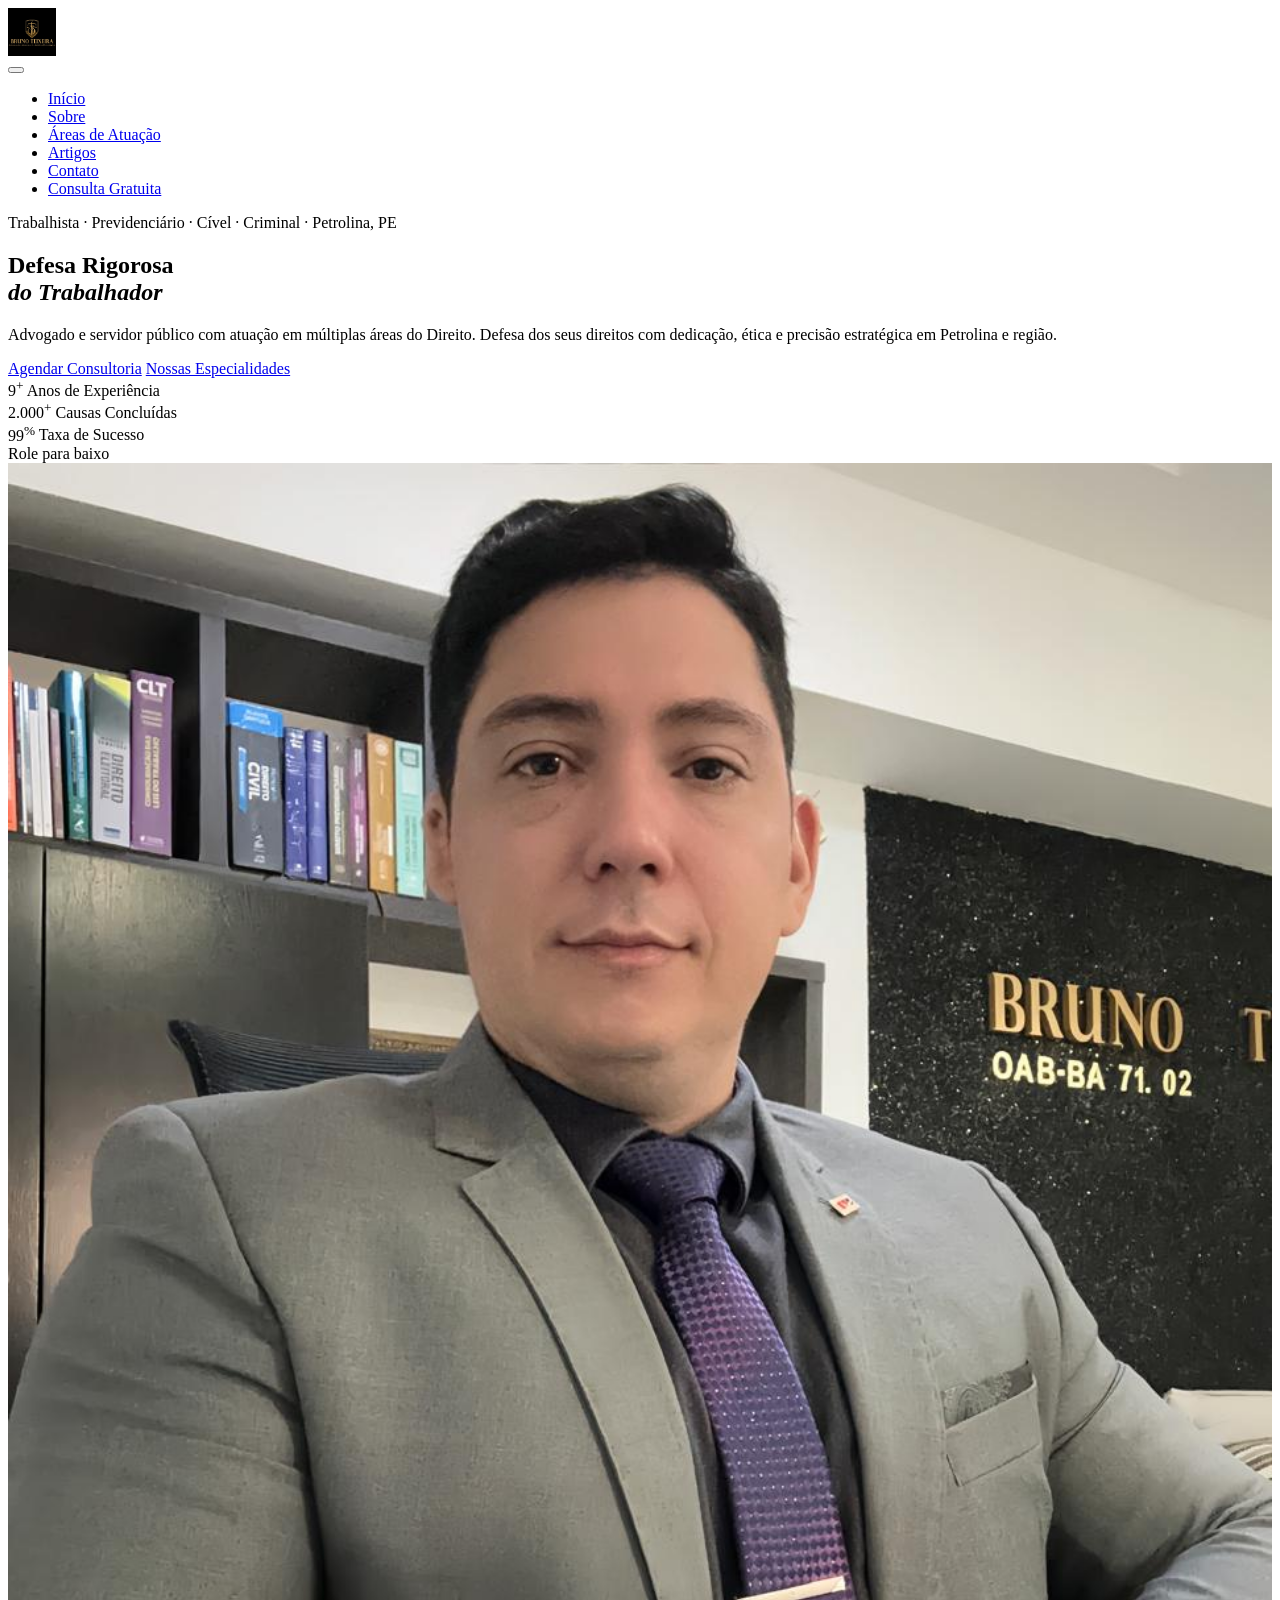
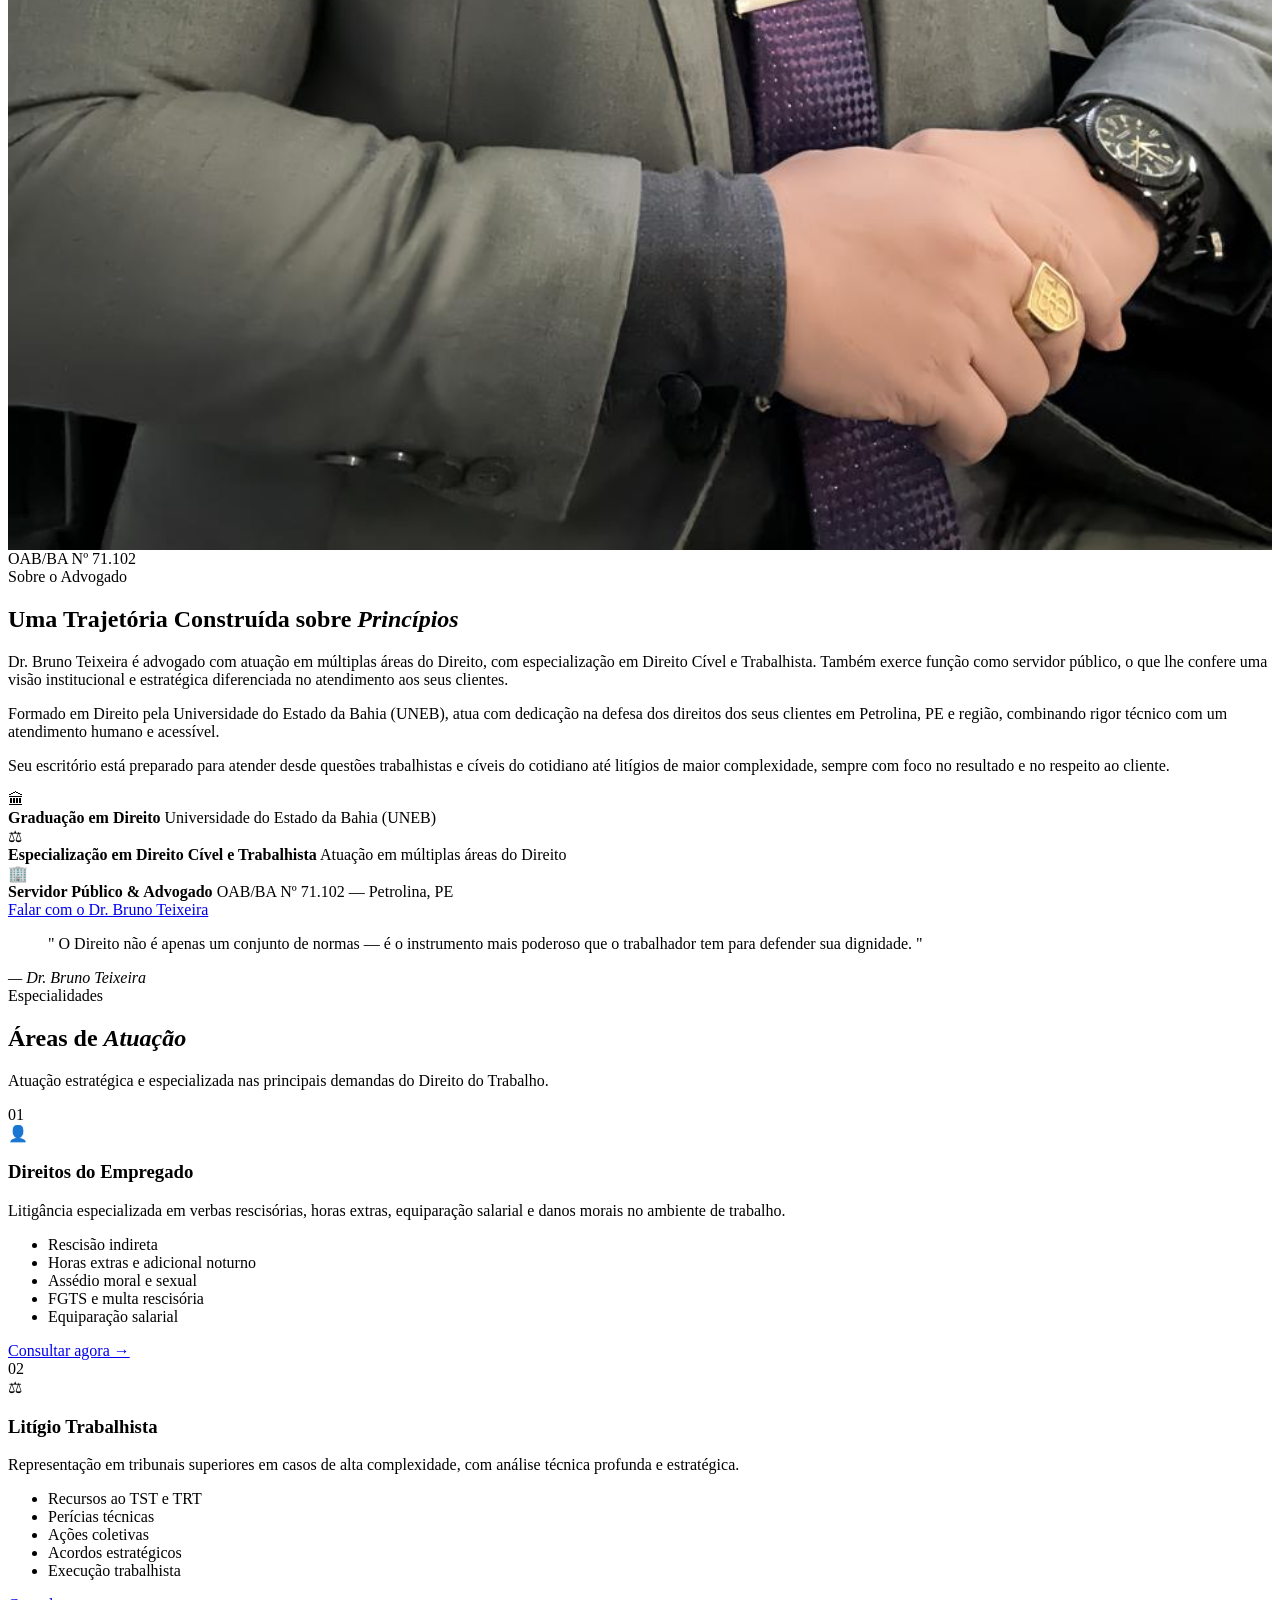
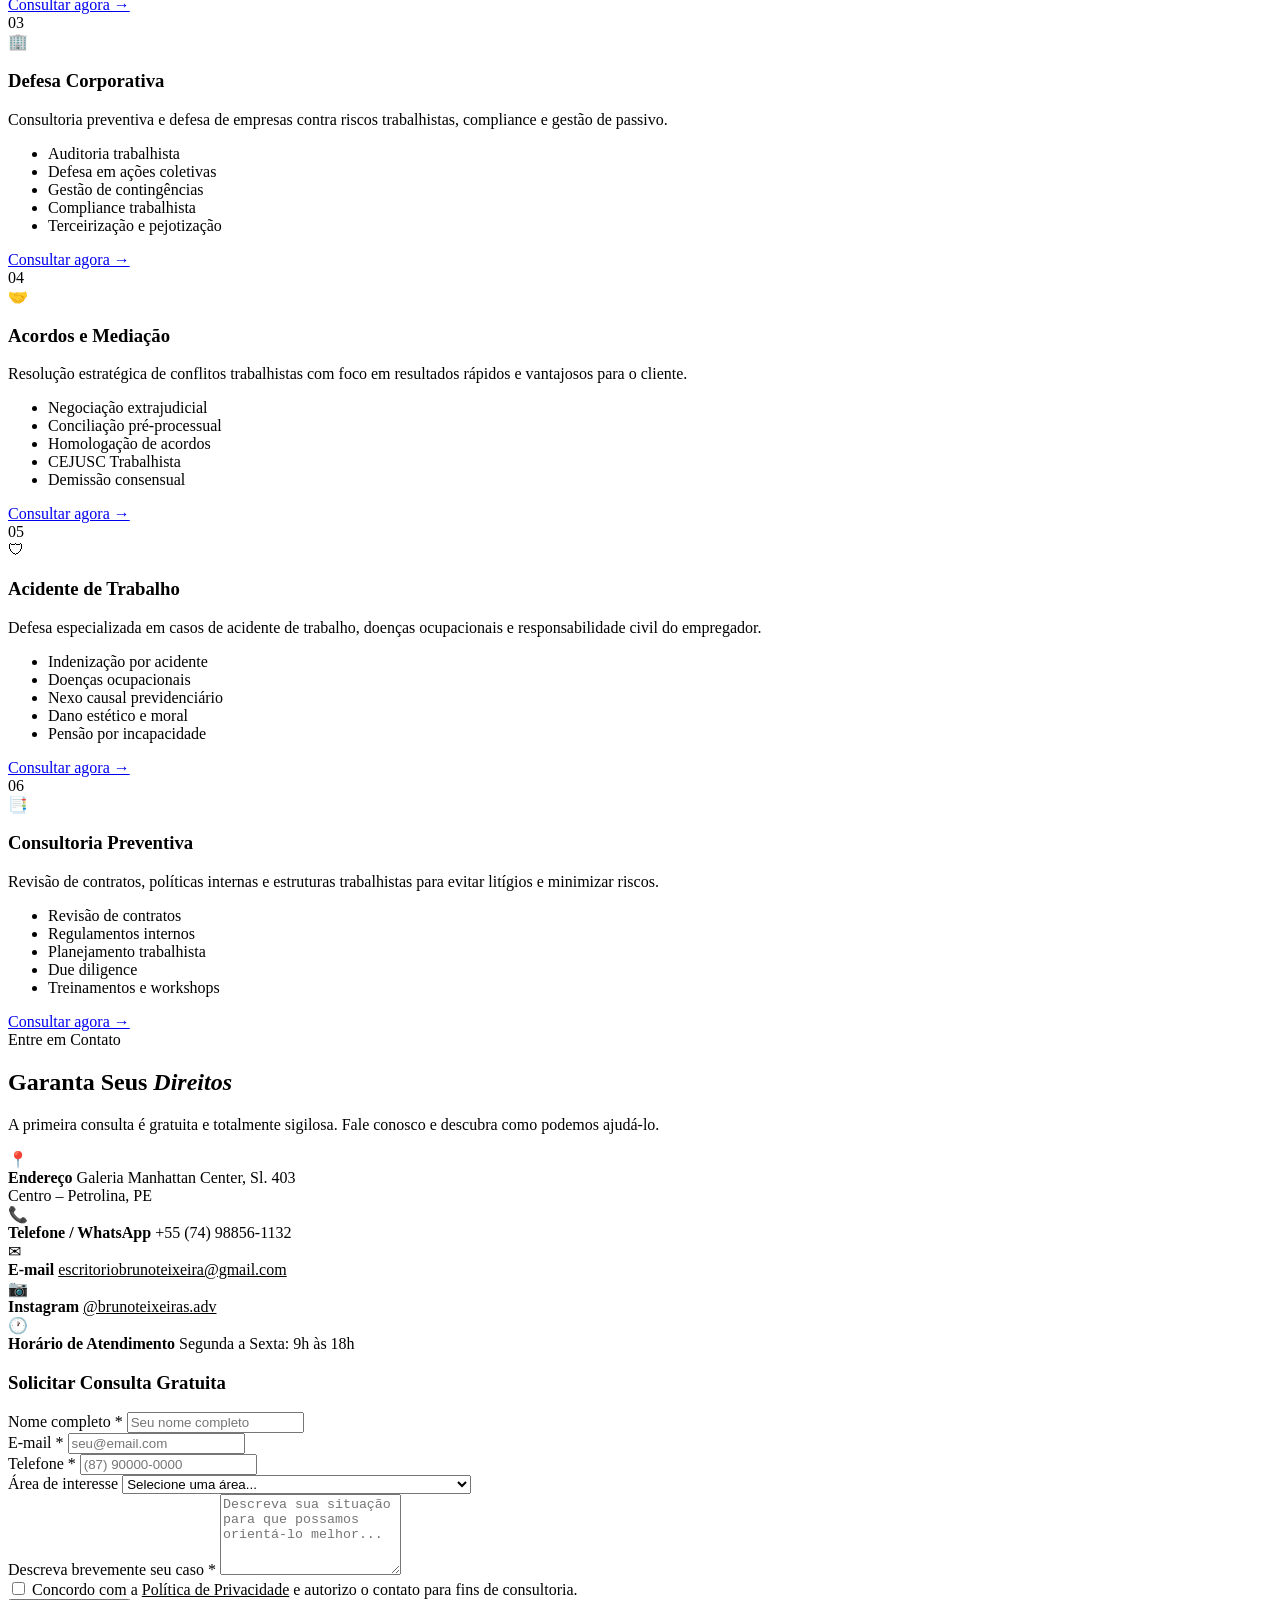
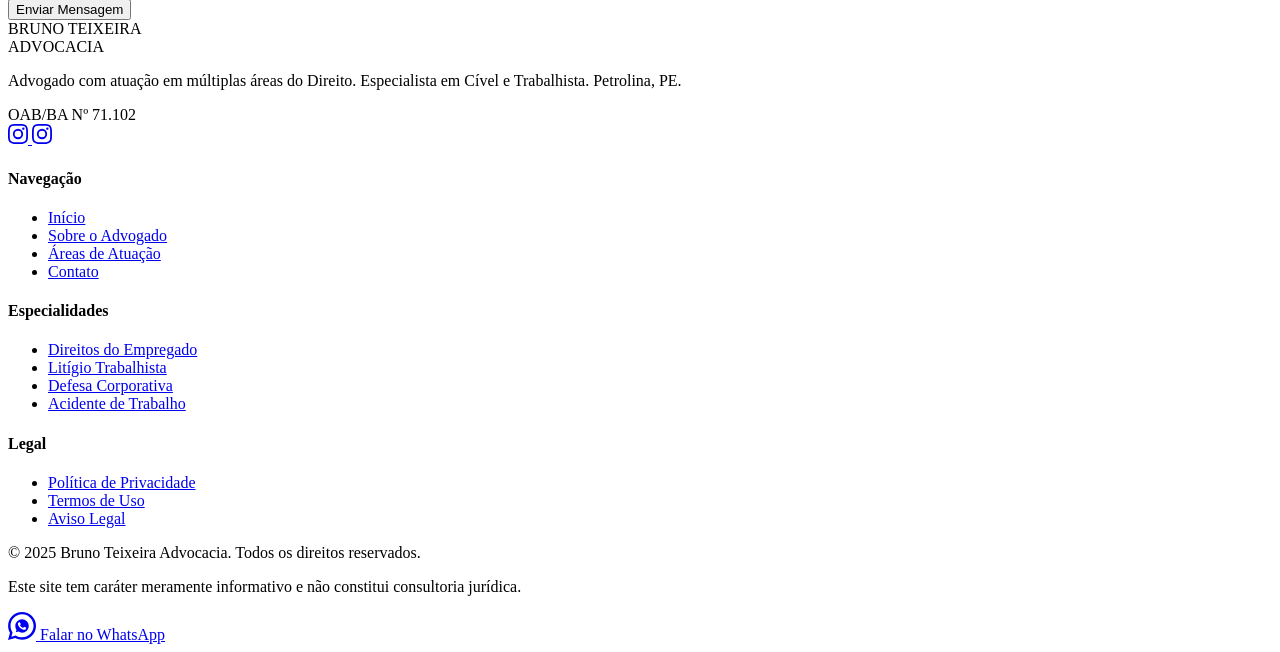
==== index.html @ e5e1e317 "remover depoimentos, corrigir links legais e logo dinamica" ====
<!DOCTYPE html>
<html lang="pt-BR">
<head>
  <meta charset="UTF-8" />
  <meta name="viewport" content="width=device-width, initial-scale=1.0" />
  <meta name="description" content="Bruno Teixeira Advocacia - Especialista em Direito Cível e Trabalhista em Petrolina, PE. Defesa rigorosa dos seus direitos com precisão estratégica." />
  <title>Bruno Teixeira | Advogado Cível e Trabalhista em Petrolina</title>
  <link rel="preconnect" href="https://fonts.googleapis.com" />
  <link rel="preconnect" href="https://fonts.gstatic.com" crossorigin />
  <link href="https://fonts.googleapis.com/css2?family=Cormorant+Garamond:ital,wght@0,400;0,500;0,600;0,700;1,400;1,600&family=Montserrat:wght@300;400;500;600;700&display=swap" rel="stylesheet" />
  <link rel="stylesheet" href="style.css" />
  <link rel="icon" type="image/x-icon" href="/favicon.ico" />
  <link rel="icon" type="image/png" sizes="32x32" href="/favicon-32x32.png" />
  <link rel="apple-touch-icon" href="/apple-touch-icon.png" />
</head>
<body>

  <nav id="navbar" class="navbar">
    <div class="nav-container">
      <a href="#inicio" class="nav-logo">
        <img id="logo-img" src="/imagens/logo.png" alt="Bruno Teixeira Advocacia"
             style="height:48px; width:auto; display:block; object-fit:contain;" />
        <div id="logo-text" style="display:none;">
          <span class="logo-name">BRUNO TEIXEIRA</span>
          <span class="logo-sub">ADVOCACIA</span>
        </div>
      </a>
      <button class="nav-toggle" id="navToggle" aria-label="Abrir menu">
        <span></span><span></span><span></span>
      </button>
      <ul class="nav-links" id="navLinks">
        <li><a href="#inicio" class="nav-link">Início</a></li>
        <li><a href="#sobre" class="nav-link">Sobre</a></li>
        <li><a href="#areas" class="nav-link">Áreas de Atuação</a></li>
        <li><a href="artigos.html" class="nav-link">Artigos</a></li>
        <li><a href="#contato" class="nav-link">Contato</a></li>
        <li><a href="#contato" class="nav-cta">Consulta Gratuita</a></li>
      </ul>
    </div>
  </nav>

  <main>

    <section id="inicio" class="hero">
      <div class="hero-bg">
        <div class="hero-overlay"></div>
        <div class="hero-grid"></div>
      </div>
      <div class="hero-content">
        <div class="hero-badge reveal">
          <span class="badge-line"></span>
          <span>Trabalhista · Previdenciário · Cível · Criminal · Petrolina, PE</span>
          <span class="badge-line"></span>
        </div>
        <h1 class="hero-title reveal">
          Defesa Rigorosa<br />
          <em>do Trabalhador</em>
        </h1>
        <p class="hero-subtitle reveal">
          Advogado e servidor público com atuação em múltiplas áreas do Direito. Defesa dos seus direitos com dedicação, ética e precisão estratégica em Petrolina e região.
        </p>
        <div class="hero-actions reveal">
          <a href="#contato" class="btn-gold">Agendar Consultoria</a>
          <a href="#areas" class="btn-outline">Nossas Especialidades</a>
        </div>
        <div class="hero-stats reveal">
          <div class="stat">
            <span class="stat-num">9<sup>+</sup></span>
            <span class="stat-label">Anos de Experiência</span>
          </div>
          <div class="stat-divider"></div>
          <div class="stat">
            <span class="stat-num">2.000<sup>+</sup></span>
            <span class="stat-label">Causas Concluídas</span>
          </div>
          <div class="stat-divider"></div>
          <div class="stat">
            <span class="stat-num">99<sup>%</sup></span>
            <span class="stat-label">Taxa de Sucesso</span>
          </div>
        </div>
      </div>
      <div class="hero-scroll">
        <span>Role para baixo</span>
        <div class="scroll-line"></div>
      </div>
    </section>

    <section id="sobre" class="sobre">
      <div class="container">
        <div class="sobre-layout">
          <div class="sobre-image-col">
            <div class="sobre-image-frame">
              <div class="frame-corner tl"></div>
              <div class="frame-corner tr"></div>
              <div class="frame-corner bl"></div>
              <div class="frame-corner br"></div>
              <img 
                src="foto-bruno.jpg" 
                alt="Dr. Bruno Teixeira – Advogado Cível e Trabalhista em Petrolina, PE"
                style="width:100%; height:100%; object-fit:cover; object-position: center top; display:block;"
              />
              <div class="sobre-badge-float">
                <span class="badge-number">OAB/BA</span>
                <span class="badge-text">Nº 71.102</span>
              </div>
            </div>
          </div>
          <div class="sobre-content">
            <div class="section-label reveal">Sobre o Advogado</div>
            <h2 class="section-title reveal">Uma Trajetória Construída sobre <em>Princípios</em></h2>
            <div class="sobre-text reveal">
              <p>Dr. Bruno Teixeira é advogado com atuação em múltiplas áreas do Direito, com especialização em Direito Cível e Trabalhista. Também exerce função como servidor público, o que lhe confere uma visão institucional e estratégica diferenciada no atendimento aos seus clientes.</p>
              <p>Formado em Direito pela Universidade do Estado da Bahia (UNEB), atua com dedicação na defesa dos direitos dos seus clientes em Petrolina, PE e região, combinando rigor técnico com um atendimento humano e acessível.</p>
              <p>Seu escritório está preparado para atender desde questões trabalhistas e cíveis do cotidiano até litígios de maior complexidade, sempre com foco no resultado e no respeito ao cliente.</p>
            </div>
            <div class="sobre-credentials reveal">
              <div class="credential">
                <div class="cred-icon">🏛</div>
                <div class="cred-info">
                  <strong>Graduação em Direito</strong>
                  <span>Universidade do Estado da Bahia (UNEB)</span>
                </div>
              </div>
              <div class="credential">
                <div class="cred-icon">⚖</div>
                <div class="cred-info">
                  <strong>Especialização em Direito Cível e Trabalhista</strong>
                  <span>Atuação em múltiplas áreas do Direito</span>
                </div>
              </div>
              <div class="credential">
                <div class="cred-icon">🏢</div>
                <div class="cred-info">
                  <strong>Servidor Público & Advogado</strong>
                  <span>OAB/BA Nº 71.102 — Petrolina, PE</span>
                </div>
              </div>
            </div>
            <a href="#contato" class="btn-gold reveal">Falar com o Dr. Bruno Teixeira</a>
          </div>
        </div>
      </div>
    </section>

    <section class="quote-banner">
      <div class="container">
        <blockquote class="banner-quote reveal">
          <span class="quote-mark">"</span>
          O Direito não é apenas um conjunto de normas — é o instrumento mais poderoso que o trabalhador tem para defender sua dignidade.
          <span class="quote-mark">"</span>
        </blockquote>
        <cite class="banner-cite reveal">— Dr. Bruno Teixeira</cite>
      </div>
    </section>

    <section id="areas" class="areas">
      <div class="container">
        <div class="section-header reveal">
          <div class="section-label">Especialidades</div>
          <h2 class="section-title">Áreas de <em>Atuação</em></h2>
          <p class="section-desc">Atuação estratégica e especializada nas principais demandas do Direito do Trabalho.</p>
        </div>
        <div class="areas-grid">

          <div class="area-card reveal">
            <div class="area-number">01</div>
            <div class="area-icon">👤</div>
            <h3 class="area-title">Direitos do Empregado</h3>
            <p class="area-desc">Litigância especializada em verbas rescisórias, horas extras, equiparação salarial e danos morais no ambiente de trabalho.</p>
            <ul class="area-list">
              <li>Rescisão indireta</li>
              <li>Horas extras e adicional noturno</li>
              <li>Assédio moral e sexual</li>
              <li>FGTS e multa rescisória</li>
              <li>Equiparação salarial</li>
            </ul>
            <a href="#contato" class="area-link">Consultar agora →</a>
          </div>

          <div class="area-card area-card--featured reveal">
            <div class="area-number">02</div>
            <div class="area-icon">⚖</div>
            <h3 class="area-title">Litígio Trabalhista</h3>
            <p class="area-desc">Representação em tribunais superiores em casos de alta complexidade, com análise técnica profunda e estratégica.</p>
            <ul class="area-list">
              <li>Recursos ao TST e TRT</li>
              <li>Perícias técnicas</li>
              <li>Ações coletivas</li>
              <li>Acordos estratégicos</li>
              <li>Execução trabalhista</li>
            </ul>
            <a href="#contato" class="area-link">Consultar agora →</a>
          </div>

          <div class="area-card reveal">
            <div class="area-number">03</div>
            <div class="area-icon">🏢</div>
            <h3 class="area-title">Defesa Corporativa</h3>
            <p class="area-desc">Consultoria preventiva e defesa de empresas contra riscos trabalhistas, compliance e gestão de passivo.</p>
            <ul class="area-list">
              <li>Auditoria trabalhista</li>
              <li>Defesa em ações coletivas</li>
              <li>Gestão de contingências</li>
              <li>Compliance trabalhista</li>
              <li>Terceirização e pejotização</li>
            </ul>
            <a href="#contato" class="area-link">Consultar agora →</a>
          </div>

          <div class="area-card reveal">
            <div class="area-number">04</div>
            <div class="area-icon">🤝</div>
            <h3 class="area-title">Acordos e Mediação</h3>
            <p class="area-desc">Resolução estratégica de conflitos trabalhistas com foco em resultados rápidos e vantajosos para o cliente.</p>
            <ul class="area-list">
              <li>Negociação extrajudicial</li>
              <li>Conciliação pré-processual</li>
              <li>Homologação de acordos</li>
              <li>CEJUSC Trabalhista</li>
              <li>Demissão consensual</li>
            </ul>
            <a href="#contato" class="area-link">Consultar agora →</a>
          </div>

          <div class="area-card reveal">
            <div class="area-number">05</div>
            <div class="area-icon">🛡</div>
            <h3 class="area-title">Acidente de Trabalho</h3>
            <p class="area-desc">Defesa especializada em casos de acidente de trabalho, doenças ocupacionais e responsabilidade civil do empregador.</p>
            <ul class="area-list">
              <li>Indenização por acidente</li>
              <li>Doenças ocupacionais</li>
              <li>Nexo causal previdenciário</li>
              <li>Dano estético e moral</li>
              <li>Pensão por incapacidade</li>
            </ul>
            <a href="#contato" class="area-link">Consultar agora →</a>
          </div>

          <div class="area-card reveal">
            <div class="area-number">06</div>
            <div class="area-icon">📑</div>
            <h3 class="area-title">Consultoria Preventiva</h3>
            <p class="area-desc">Revisão de contratos, políticas internas e estruturas trabalhistas para evitar litígios e minimizar riscos.</p>
            <ul class="area-list">
              <li>Revisão de contratos</li>
              <li>Regulamentos internos</li>
              <li>Planejamento trabalhista</li>
              <li>Due diligence</li>
              <li>Treinamentos e workshops</li>
            </ul>
            <a href="#contato" class="area-link">Consultar agora →</a>
          </div>

        </div>
      </div>
    </section>

    <section id="contato" class="contato">
      <div class="container">
        <div class="contato-layout">
          <div class="contato-info">
            <div class="section-label reveal">Entre em Contato</div>
            <h2 class="section-title reveal">Garanta Seus <em>Direitos</em></h2>
            <p class="reveal">A primeira consulta é gratuita e totalmente sigilosa. Fale conosco e descubra como podemos ajudá-lo.</p>
            <div class="contato-items reveal">
              <div class="contato-item">
                <div class="contato-icon">📍</div>
                <div>
                  <strong>Endereço</strong>
                  <span>Galeria Manhattan Center, Sl. 403<br />Centro – Petrolina, PE</span>
                </div>
              </div>
              <div class="contato-item">
                <div class="contato-icon">📞</div>
                <div>
                  <strong>Telefone / WhatsApp</strong>
                  <span data-tel>(87) 98818-1818</span>
                </div>
              </div>
              <div class="contato-item">
                <div class="contato-icon">✉</div>
                <div>
                  <strong>E-mail</strong>
                  <a href="mailto:escritoriobrunoteixeira@gmail.com" data-email-link style="color:var(--gold);">escritoriobrunoteixeira@gmail.com</a>
                </div>
              </div>
              <div class="contato-item">
                <div class="contato-icon">📷</div>
                <div>
                  <strong>Instagram</strong>
                  <span><a href="https://www.instagram.com/brunoteixeiras.adv/" target="_blank" rel="noopener" style="color:var(--gold)">@brunoteixeiras.adv</a></span>
                </div>
              </div>
              <div class="contato-item">
                <div class="contato-icon">🕐</div>
                <div>
                  <strong>Horário de Atendimento</strong>
                  <span>Segunda a Sexta: 9h às 18h</span>
                </div>
              </div>
            </div>
          </div>

          <div class="contato-form-col reveal">
            <form id="contactForm" class="contact-form" novalidate>
              <h3 class="form-title">Solicitar Consulta Gratuita</h3>

              <div class="form-group">
                <label for="nome">Nome completo *</label>
                <input type="text" id="nome" name="nome" placeholder="Seu nome completo" required />
                <span class="field-error" id="nome-error"></span>
              </div>

              <div class="form-row">
                <div class="form-group">
                  <label for="email">E-mail *</label>
                  <input type="email" id="email" name="email" placeholder="seu@email.com" required />
                  <span class="field-error" id="email-error"></span>
                </div>
                <div class="form-group">
                  <label for="telefone">Telefone *</label>
                  <input type="tel" id="telefone" name="telefone" placeholder="(87) 90000-0000" required />
                  <span class="field-error" id="telefone-error"></span>
                </div>
              </div>

              <div class="form-group">
                <label for="assunto">Área de interesse</label>
                <select id="assunto" name="assunto">
                  <option value="">Selecione uma área...</option>
                  <optgroup label="── Trabalhista ──">
                    <option value="direitos-trabalhador">Direitos do Trabalhador</option>
                    <option value="litigio-trabalhista">Litígio Trabalhista</option>
                    <option value="defesa-corporativa">Defesa Corporativa</option>
                    <option value="rescisao-indireta">Rescisão Indireta</option>
                    <option value="verbas-rescisorias">Verbas Rescisórias</option>
                    <option value="acordos-mediacao">Acordos e Mediação</option>
                    <option value="acidente-trabalho">Acidente de Trabalho</option>
                    <option value="assedio-moral-sexual">Assédio Moral/Sexual</option>
                    <option value="atraso-salarial">Atraso Salarial</option>
                    <option value="acumulo-desvio-funcao">Acúmulo/Desvio de Função</option>
                    <option value="adicional-insalubridade">Adicional de Insalubridade</option>
                    <option value="adicional-periculosidade">Adicional de Periculosidade</option>
                    <option value="consultoria-preventiva">Consultoria Preventiva</option>
                    <option value="fgts">FGTS</option>
                    <option value="pis-pasep">PIS/PASEP</option>
                    <option value="ferias-vencidas">Férias Vencidas</option>
                  </optgroup>
                  <optgroup label="── Previdenciário ──">
                    <option value="inss">INSS</option>
                    <option value="auxilio-maternidade">Auxílio/Salário Maternidade</option>
                    <option value="piso-enfermagem">Piso Salarial da Enfermagem</option>
                  </optgroup>
                  <optgroup label="── Cível ──">
                    <option value="danos-morais">Danos Morais</option>
                    <option value="cobranca-indevida">Cobrança Indevida</option>
                    <option value="acidente-transito">Acidente de Trânsito</option>
                    <option value="curatela">Curatela</option>
                    <option value="inventario">Inventário</option>
                    <option value="usucapiao">Usucapião</option>
                  </optgroup>
                  <optgroup label="── Criminal ──">
                    <option value="crimes-honra">Crimes Contra a Honra: Calúnia, Injúria e Difamação</option>
                  </optgroup>
                  <optgroup label="── Geral ──">
                    <option value="outro">Outro assunto</option>
                  </optgroup>
                </select>
              </div>

              <div class="form-group">
                <label for="mensagem">Descreva brevemente seu caso *</label>
                <textarea id="mensagem" name="mensagem" rows="5" placeholder="Descreva sua situação para que possamos orientá-lo melhor..." required></textarea>
                <span class="field-error" id="mensagem-error"></span>
              </div>

              <div class="form-check">
                <input type="checkbox" id="lgpd" name="lgpd" required />
                <label for="lgpd">Concordo com a <a href="privacidade.html" target="_blank" style="color:var(--gold);">Política de Privacidade</a> e autorizo o contato para fins de consultoria.</label>
              </div>
              <span class="field-error" id="lgpd-error"></span>

              <button type="submit" class="btn-gold btn-full" id="submitBtn">
                <span id="btnText">Enviar Mensagem</span>
                <span id="btnLoading" style="display:none;">Enviando...</span>
              </button>

              <div id="formSuccess" class="form-success" style="display:none;">
                ✅ Mensagem enviada com sucesso! Entraremos em contato em breve.
              </div>
              <div id="formError" class="form-error-msg" style="display:none;">
                ❌ Erro ao enviar. Por favor, tente novamente ou entre em contato pelo WhatsApp.
              </div>
            </form>
          </div>
        </div>
      </div>
    </section>

  </main>

  <footer class="footer">
    <div class="container">
      <div class="footer-grid">
        <div class="footer-brand">
          <div class="footer-logo">BRUNO TEIXEIRA</div>
          <div class="footer-logo-sub">ADVOCACIA</div>
          <p>Advogado com atuação em múltiplas áreas do Direito. Especialista em Cível e Trabalhista. Petrolina, PE.</p>
          <div class="footer-oab">OAB/BA Nº 71.020</div>
          <div class="footer-socials">
            <a href="https://www.instagram.com/brunoteixeiras.adv/" target="_blank" rel="noopener" aria-label="Instagram" class="social-icon">
              <svg viewBox="0 0 24 24" fill="currentColor" width="20" height="20"><path d="M12 2.163c3.204 0 3.584.012 4.85.07 3.252.148 4.771 1.691 4.919 4.919.058 1.265.069 1.645.069 4.849 0 3.205-.012 3.584-.069 4.849-.149 3.225-1.664 4.771-4.919 4.919-1.266.058-1.644.07-4.85.07-3.204 0-3.584-.012-4.849-.07-3.26-.149-4.771-1.699-4.919-4.92-.058-1.265-.07-1.644-.07-4.849 0-3.204.013-3.583.07-4.849.149-3.227 1.664-4.771 4.919-4.919 1.266-.057 1.645-.069 4.849-.069zM12 0C8.741 0 8.333.014 7.053.072 2.695.272.273 2.69.073 7.052.014 8.333 0 8.741 0 12c0 3.259.014 3.668.072 4.948.2 4.358 2.618 6.78 6.98 6.98C8.333 23.986 8.741 24 12 24c3.259 0 3.668-.014 4.948-.072 4.354-.2 6.782-2.618 6.979-6.98.059-1.28.073-1.689.073-4.948 0-3.259-.014-3.667-.072-4.947-.196-4.354-2.617-6.78-6.979-6.98C15.668.014 15.259 0 12 0zm0 5.838a6.162 6.162 0 100 12.324 6.162 6.162 0 000-12.324zM12 16a4 4 0 110-8 4 4 0 010 8zm6.406-11.845a1.44 1.44 0 100 2.881 1.44 1.44 0 000-2.881z"/></svg>
            </a>
            <a href="https://www.instagram.com/brunoteixeira_advocacia/" target="_blank" rel="noopener" aria-label="Instagram Advocacia" class="social-icon">
              <svg viewBox="0 0 24 24" fill="currentColor" width="20" height="20"><path d="M12 2.163c3.204 0 3.584.012 4.85.07 3.252.148 4.771 1.691 4.919 4.919.058 1.265.069 1.645.069 4.849 0 3.205-.012 3.584-.069 4.849-.149 3.225-1.664 4.771-4.919 4.919-1.266.058-1.644.07-4.85.07-3.204 0-3.584-.012-4.849-.07-3.26-.149-4.771-1.699-4.919-4.92-.058-1.265-.07-1.644-.07-4.849 0-3.204.013-3.583.07-4.849.149-3.227 1.664-4.771 4.919-4.919 1.266-.057 1.645-.069 4.849-.069zM12 0C8.741 0 8.333.014 7.053.072 2.695.272.273 2.69.073 7.052.014 8.333 0 8.741 0 12c0 3.259.014 3.668.072 4.948.2 4.358 2.618 6.78 6.98 6.98C8.333 23.986 8.741 24 12 24c3.259 0 3.668-.014 4.948-.072 4.354-.2 6.782-2.618 6.979-6.98.059-1.28.073-1.689.073-4.948 0-3.259-.014-3.667-.072-4.947-.196-4.354-2.617-6.78-6.979-6.98C15.668.014 15.259 0 12 0zm0 5.838a6.162 6.162 0 100 12.324 6.162 6.162 0 000-12.324zM12 16a4 4 0 110-8 4 4 0 010 8zm6.406-11.845a1.44 1.44 0 100 2.881 1.44 1.44 0 000-2.881z"/></svg>
            </a>
          </div>
        </div>
        <div class="footer-nav">
          <h4>Navegação</h4>
          <ul>
            <li><a href="#inicio">Início</a></li>
            <li><a href="#sobre">Sobre o Advogado</a></li>
            <li><a href="#areas">Áreas de Atuação</a></li>
            <li><a href="#contato">Contato</a></li>
          </ul>
        </div>
        <div class="footer-nav">
          <h4>Especialidades</h4>
          <ul>
            <li><a href="#areas">Direitos do Empregado</a></li>
            <li><a href="#areas">Litígio Trabalhista</a></li>
            <li><a href="#areas">Defesa Corporativa</a></li>
            <li><a href="#areas">Acidente de Trabalho</a></li>
          </ul>
        </div>
        <div class="footer-nav">
          <h4>Legal</h4>
          <ul>
            <li><a href="privacidade.html">Política de Privacidade</a></li>
            <li><a href="termos.html">Termos de Uso</a></li>
            <li><a href="aviso-legal.html">Aviso Legal</a></li>
          </ul>
        </div>
      </div>
      <div class="footer-bottom">
        <p>© 2025 Bruno Teixeira Advocacia. Todos os direitos reservados.</p>
        <p class="footer-disclaimer">Este site tem caráter meramente informativo e não constitui consultoria jurídica.</p>
      </div>
    </div>
  </footer>

  <a href="https://wa.me/5587988181818?text=Olá,%20gostaria%20de%20agendar%20uma%20consulta." 
     class="whatsapp-btn" target="_blank" rel="noopener noreferrer" aria-label="Contato via WhatsApp">
    <svg viewBox="0 0 24 24" fill="currentColor" width="28" height="28">
      <path d="M12.031 6.172c-3.181 0-5.767 2.586-5.768 5.766-.001 1.298.38 2.27 1.019 3.287l-.582 2.128 2.182-.573c.978.58 1.911.928 3.145.929 3.178 0 5.767-2.587 5.768-5.766 0-3.18-2.587-5.771-5.764-5.771zm3.392 8.244c-.144.405-.837.774-1.17.824-.299.045-.677.063-1.092-.069-.252-.08-.575-.187-.988-.365-1.739-.751-2.874-2.538-2.961-2.654-.087-.116-.708-.943-.708-1.798 0-.856.449-1.277.61-1.45.162-.173.351-.216.469-.216.117 0 .234 0 .334.004.106.003.249-.04.39.298.144.347.491 1.2.534 1.287.043.087.072.188.014.304-.058.116-.087.188-.173.289l-.26.304c-.087.086-.177.18-.076.354.101.174.449.741.964 1.201.662.591 1.221.777 1.394.864.174.088.275.073.376-.044.101-.117.434-.506.549-.68.116-.174.232-.145.391-.087.159.058 1.012.477 1.185.564.174.088.289.13.333.203.043.073.043.419-.101.824z"/>
      <path d="M20.52 3.449C18.24 1.245 15.24 0 12.045 0 5.463 0 .104 5.334.101 11.893c0 2.096.549 4.14 1.595 5.945L0 24l6.335-1.652c1.746.943 3.71 1.444 5.71 1.447h.006c6.585 0 11.946-5.336 11.949-11.896 0-3.176-1.24-6.165-3.48-8.45zm-8.475 18.3h-.005c-1.775 0-3.513-.477-5.031-1.378l-.361-.214-3.741.975.997-3.648-.235-.374c-.99-1.574-1.512-3.393-1.511-5.26.002-5.45 4.437-9.884 9.893-9.884 2.64.001 5.122 1.03 6.988 2.898 1.866 1.869 2.893 4.352 2.892 6.993-.003 5.452-4.437 9.892-9.886 9.892z"/>
    </svg>
    <span class="whatsapp-label">Falar no WhatsApp</span>
  </a>

  <script src="script.js"></script>
  <script>
  fetch('_config/perfil.json')
    .then(r => r.json())
    .then(config => {
      if (config.logo) {
        const logoImg = document.getElementById('logo-img');
        if (logoImg) logoImg.src = config.logo;
      } else {
        const logoImg = document.getElementById('logo-img');
        const logoText = document.getElementById('logo-text');
        if (logoImg) logoImg.style.display = 'none';
        if (logoText) logoText.style.display = 'block';
      }
      if (config.favicon) {
        const link = document.querySelector("link[rel='icon']");
        if (link) link.href = config.favicon;
      }
      if (config.foto_sobre) {
        const fotoEl = document.querySelector('.sobre-image-frame img');
        if (fotoEl) fotoEl.src = config.foto_sobre;
      }
      if (config.oab) {
        const oabEl = document.querySelector('.footer-oab');
        if (oabEl) oabEl.textContent = config.oab;
      }
      if (config.telefone) {
        const tel = config.telefone.replace(/\D/g, '');
        const telFormatado = tel.replace(/(\d{2})(\d{2})(\d{5})(\d{4})/, '+$1 ($2) $3-$4');
        const telEl = document.querySelector('[data-tel]');
        if (telEl) telEl.textContent = telFormatado;
        document.querySelectorAll('a[href*="wa.me"]').forEach(el => {
          el.href = `https://wa.me/${tel}?text=Olá,%20gostaria%20de%20agendar%20uma%20consulta.`;
        });
      }
      if (config.email) {
        const emailLink = document.querySelector('[data-email-link]');
        if (emailLink) {
          emailLink.href = `mailto:${config.email}`;
          emailLink.textContent = config.email;
        }
      }
    })
    .catch(() => {
      const logoImg = document.getElementById('logo-img');
      const logoText = document.getElementById('logo-text');
      if (logoImg) logoImg.style.display = 'none';
      if (logoText) logoText.style.display = 'block';
    });
  </script>
  <script>
    if (window.location.hash && window.location.hash.includes('invite_token')) {
      window.location = '/admin/index.html' + window.location.hash;
    }
  </script>
  <script src="https://identity.netlify.com/v1/netlify-identity-widget.js"></script>
</body>
</html>
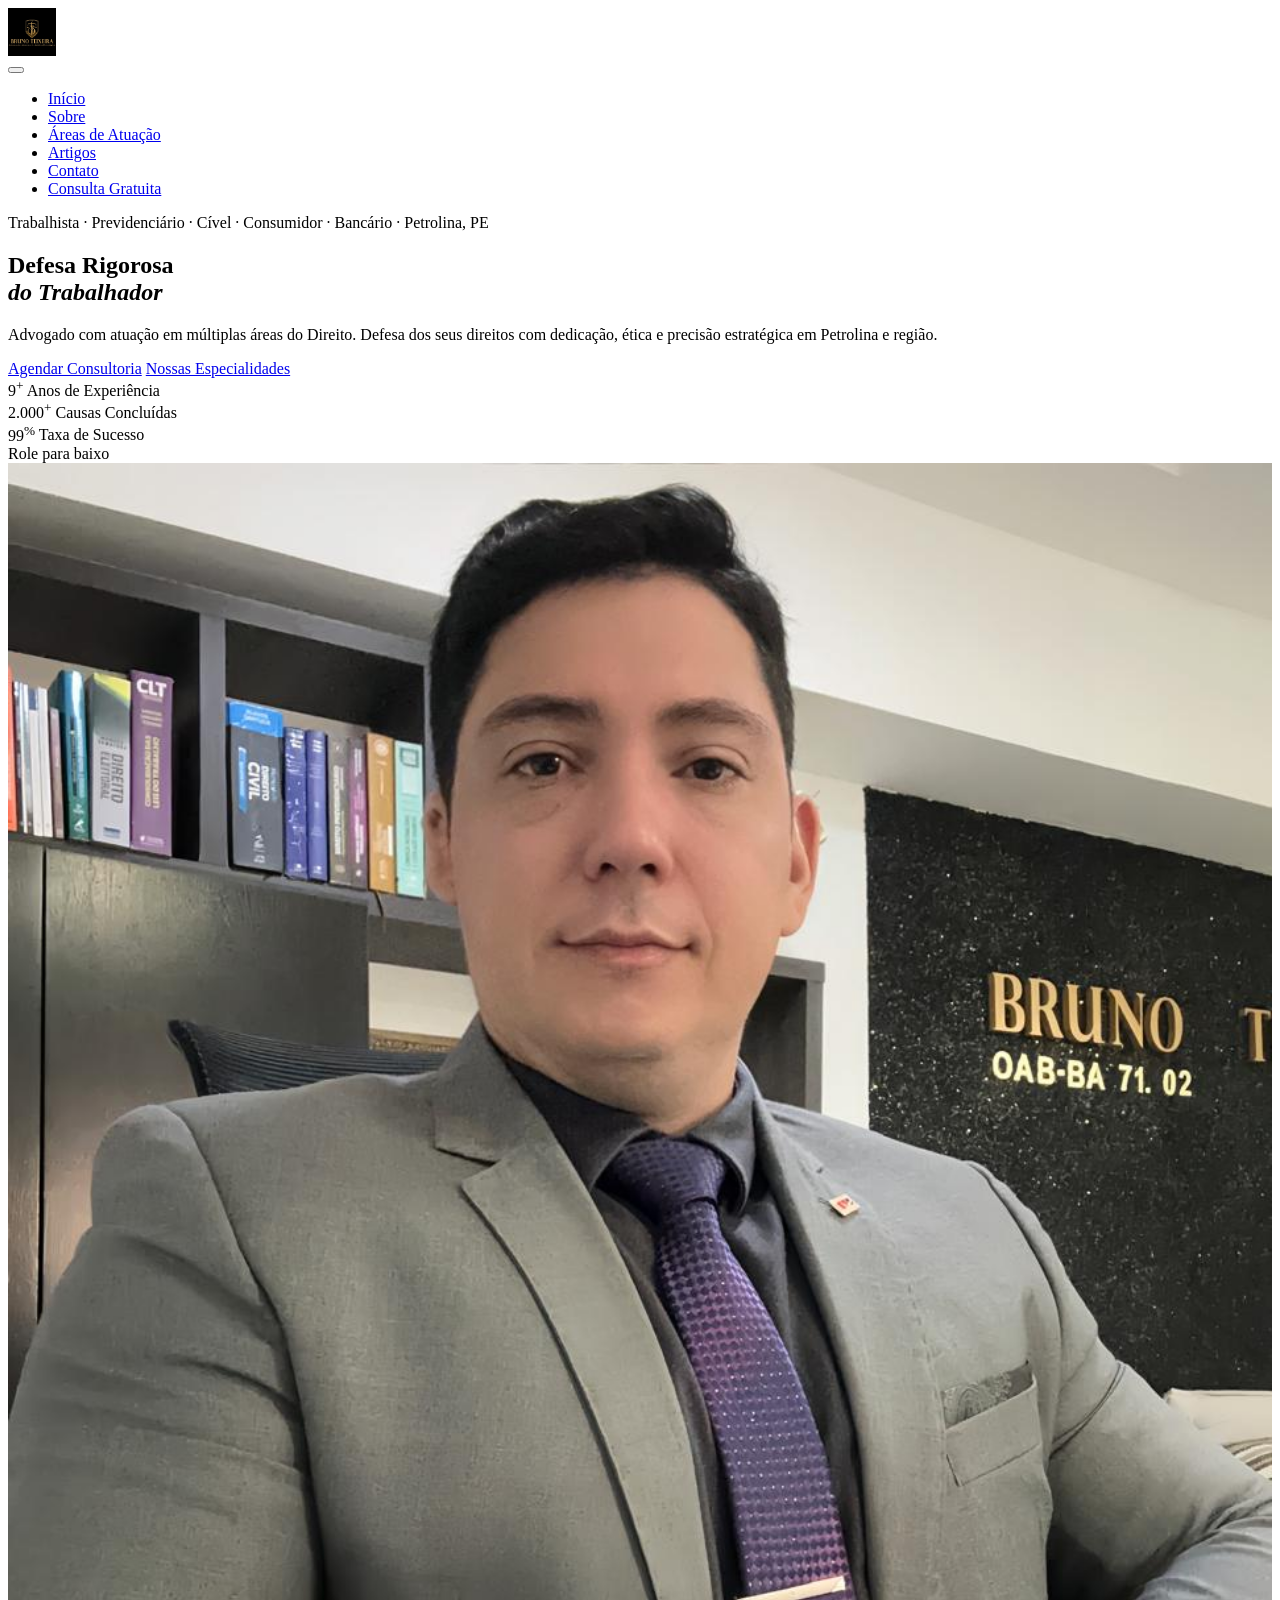
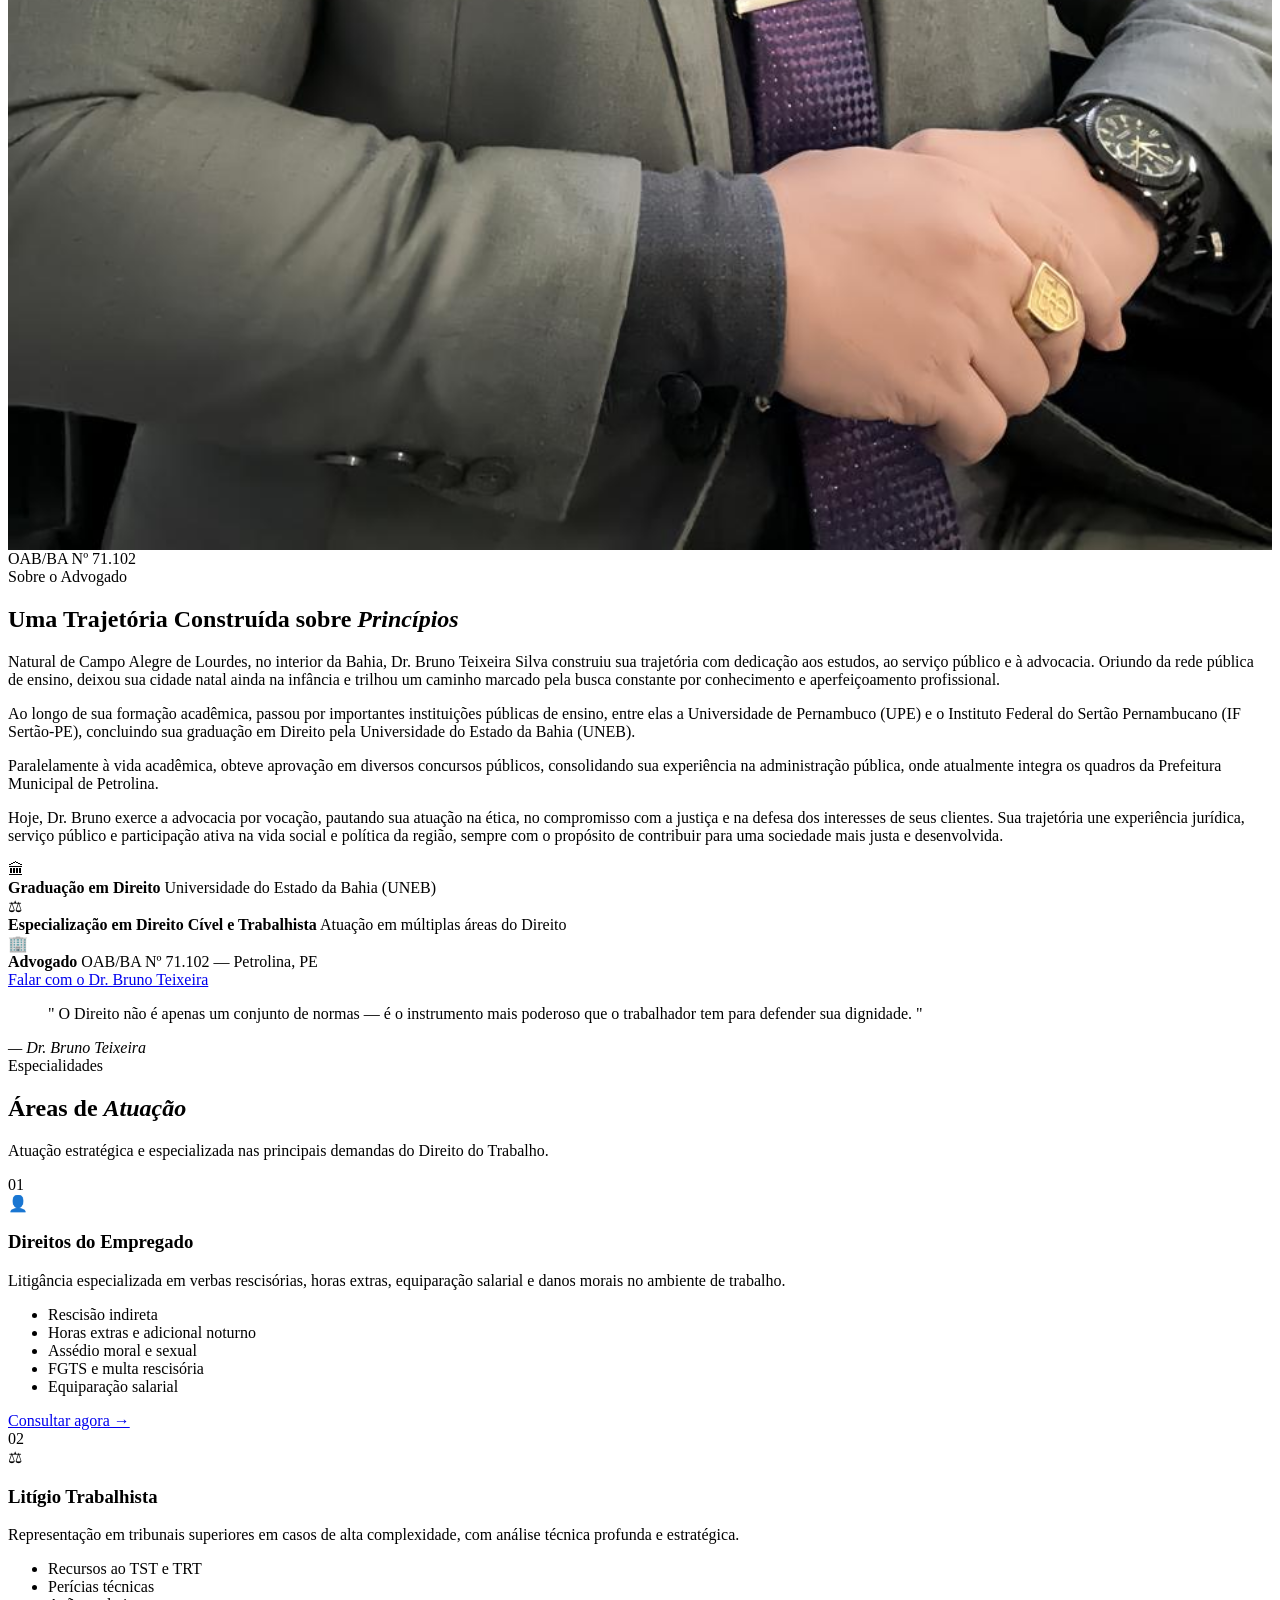
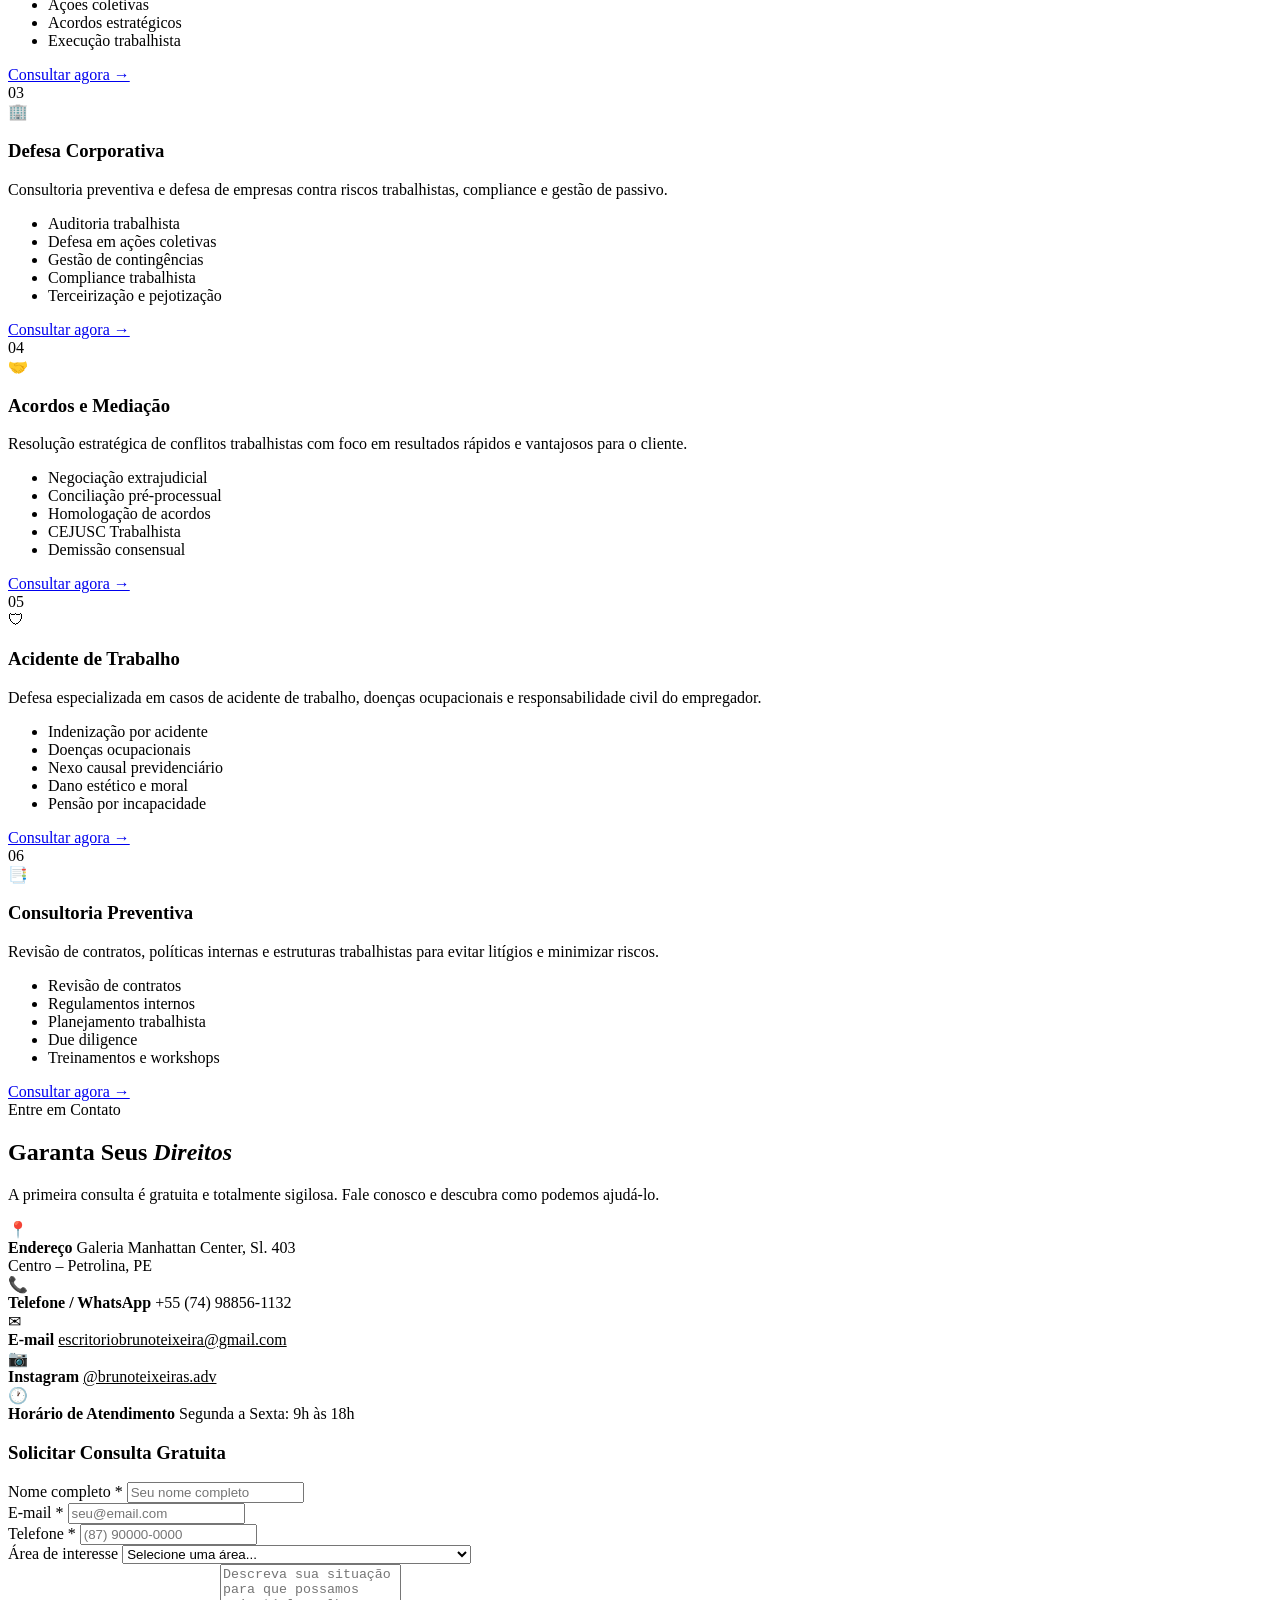
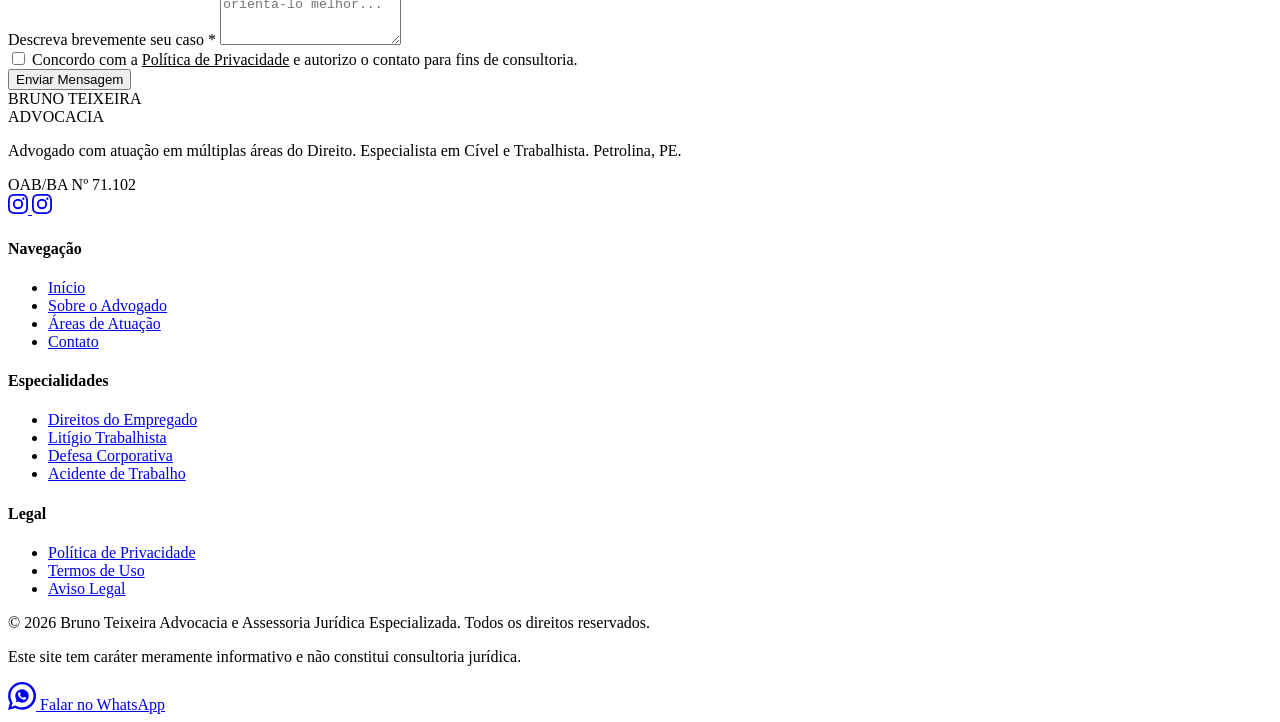
==== commit a9ff57c6: "atualizar biografia do Dr. Bruno" ====
--- a/index.html
+++ b/index.html
@@ -12,6 +12,58 @@
   <link rel="icon" type="image/x-icon" href="/favicon.ico" />
   <link rel="icon" type="image/png" sizes="32x32" href="/favicon-32x32.png" />
   <link rel="apple-touch-icon" href="/apple-touch-icon.png" />
+  <!-- Schema.org — Dados estruturados para o Google -->
+  <script type="application/ld+json">
+  {
+    "@context": "https://schema.org",
+    "@type": "LegalService",
+    "name": "Bruno Teixeira Advocacia",
+    "description": "Advogado com atuação em Direito Trabalhista, Cível, Previdenciário, do Consumidor e Bancário em Petrolina, PE.",
+    "url": "https://bteixeirasadv.com.br",
+    "telephone": "+55-87-98818-1818",
+    "email": "escritoriobrunoteixeira@gmail.com",
+    "image": "https://bteixeirasadv.com.br/imagens/foto-bruno.jpeg",
+    "priceRange": "Consulta gratuita",
+    "openingHours": "Mo-Fr 09:00-18:00",
+    "address": {
+      "@type": "PostalAddress",
+      "streetAddress": "Galeria Manhattan Center, Sala 403",
+      "addressLocality": "Petrolina",
+      "addressRegion": "PE",
+      "addressCountry": "BR"
+    },
+    "geo": {
+      "@type": "GeoCoordinates",
+      "latitude": "-9.3876",
+      "longitude": "-40.5027"
+    },
+    "sameAs": [
+      "https://www.instagram.com/brunoteixeiras.adv/",
+      "https://www.instagram.com/brunoteixeira_advocacia/"
+    ],
+    "founder": {
+      "@type": "Person",
+      "name": "Bruno Teixeira",
+      "jobTitle": "Advogado",
+      "description": "OAB/BA Nº 71.102"
+    },
+    "areaServed": {
+      "@type": "City",
+      "name": "Petrolina",
+      "containedIn": "Pernambuco, Brasil"
+    },
+    "hasOfferCatalog": {
+      "@type": "OfferCatalog",
+      "name": "Áreas de Atuação",
+      "itemListElement": [
+        {"@type": "Offer", "itemOffered": {"@type": "Service", "name": "Direito Trabalhista"}},
+        {"@type": "Offer", "itemOffered": {"@type": "Service", "name": "Direito Cível"}},
+        {"@type": "Offer", "itemOffered": {"@type": "Service", "name": "Direito Previdenciário"}},
+        {"@type": "Offer", "itemOffered": {"@type": "Service", "name": "Direito do Consumidor e Bancário"}}
+      ]
+    }
+  }
+  </script>
 </head>
 <body>
 
@@ -49,7 +101,7 @@
       <div class="hero-content">
         <div class="hero-badge reveal">
           <span class="badge-line"></span>
-          <span>Trabalhista · Previdenciário · Cível · Criminal · Petrolina, PE</span>
+          <span>Trabalhista · Previdenciário · Cível · Consumidor · Bancário · Petrolina, PE</span>
           <span class="badge-line"></span>
         </div>
         <h1 class="hero-title reveal">
@@ -57,7 +109,7 @@
           <em>do Trabalhador</em>
         </h1>
         <p class="hero-subtitle reveal">
-          Advogado e servidor público com atuação em múltiplas áreas do Direito. Defesa dos seus direitos com dedicação, ética e precisão estratégica em Petrolina e região.
+          Advogado com atuação em múltiplas áreas do Direito. Defesa dos seus direitos com dedicação, ética e precisão estratégica em Petrolina e região.
         </p>
         <div class="hero-actions reveal">
           <a href="#contato" class="btn-gold">Agendar Consultoria</a>
@@ -97,7 +149,7 @@
               <div class="frame-corner br"></div>
               <img 
                 src="foto-bruno.jpg" 
-                alt="Dr. Bruno Teixeira – Advogado Cível e Trabalhista em Petrolina, PE"
+                alt="Dr. Bruno Teixeira – Bruno Teixeira Advocacia e Assessoria Jurídica Especializada em Petrolina, PE"
                 style="width:100%; height:100%; object-fit:cover; object-position: center top; display:block;"
               />
               <div class="sobre-badge-float">
@@ -110,9 +162,18 @@
             <div class="section-label reveal">Sobre o Advogado</div>
             <h2 class="section-title reveal">Uma Trajetória Construída sobre <em>Princípios</em></h2>
             <div class="sobre-text reveal">
-              <p>Dr. Bruno Teixeira é advogado com atuação em múltiplas áreas do Direito, com especialização em Direito Cível e Trabalhista. Também exerce função como servidor público, o que lhe confere uma visão institucional e estratégica diferenciada no atendimento aos seus clientes.</p>
-              <p>Formado em Direito pela Universidade do Estado da Bahia (UNEB), atua com dedicação na defesa dos direitos dos seus clientes em Petrolina, PE e região, combinando rigor técnico com um atendimento humano e acessível.</p>
-              <p>Seu escritório está preparado para atender desde questões trabalhistas e cíveis do cotidiano até litígios de maior complexidade, sempre com foco no resultado e no respeito ao cliente.</p>
+              <p>
+                Natural de Campo Alegre de Lourdes, no interior da Bahia, Dr. Bruno Teixeira Silva construiu sua trajetória com dedicação aos estudos, ao serviço público e à advocacia. Oriundo da rede pública de ensino, deixou sua cidade natal ainda na infância e trilhou um caminho marcado pela busca constante por conhecimento e aperfeiçoamento profissional.
+              </p>
+              <p>
+                Ao longo de sua formação acadêmica, passou por importantes instituições públicas de ensino, entre elas a Universidade de Pernambuco (UPE) e o Instituto Federal do Sertão Pernambucano (IF Sertão-PE), concluindo sua graduação em Direito pela Universidade do Estado da Bahia (UNEB).
+              </p>
+              <p>
+                Paralelamente à vida acadêmica, obteve aprovação em diversos concursos públicos, consolidando sua experiência na administração pública, onde atualmente integra os quadros da Prefeitura Municipal de Petrolina.
+              </p>
+              <p>
+                Hoje, Dr. Bruno exerce a advocacia por vocação, pautando sua atuação na ética, no compromisso com a justiça e na defesa dos interesses de seus clientes. Sua trajetória une experiência jurídica, serviço público e participação ativa na vida social e política da região, sempre com o propósito de contribuir para uma sociedade mais justa e desenvolvida.
+              </p>
             </div>
             <div class="sobre-credentials reveal">
               <div class="credential">
@@ -132,7 +193,7 @@
               <div class="credential">
                 <div class="cred-icon">🏢</div>
                 <div class="cred-info">
-                  <strong>Servidor Público & Advogado</strong>
+                  <strong>Advogado</strong>
                   <span>OAB/BA Nº 71.102 — Petrolina, PE</span>
                 </div>
               </div>
@@ -446,7 +507,7 @@
         </div>
       </div>
       <div class="footer-bottom">
-        <p>© 2025 Bruno Teixeira Advocacia. Todos os direitos reservados.</p>
+        <p>© 2026 Bruno Teixeira Advocacia e Assessoria Jurídica Especializada. Todos os direitos reservados.</p>
         <p class="footer-disclaimer">Este site tem caráter meramente informativo e não constitui consultoria jurídica.</p>
       </div>
     </div>
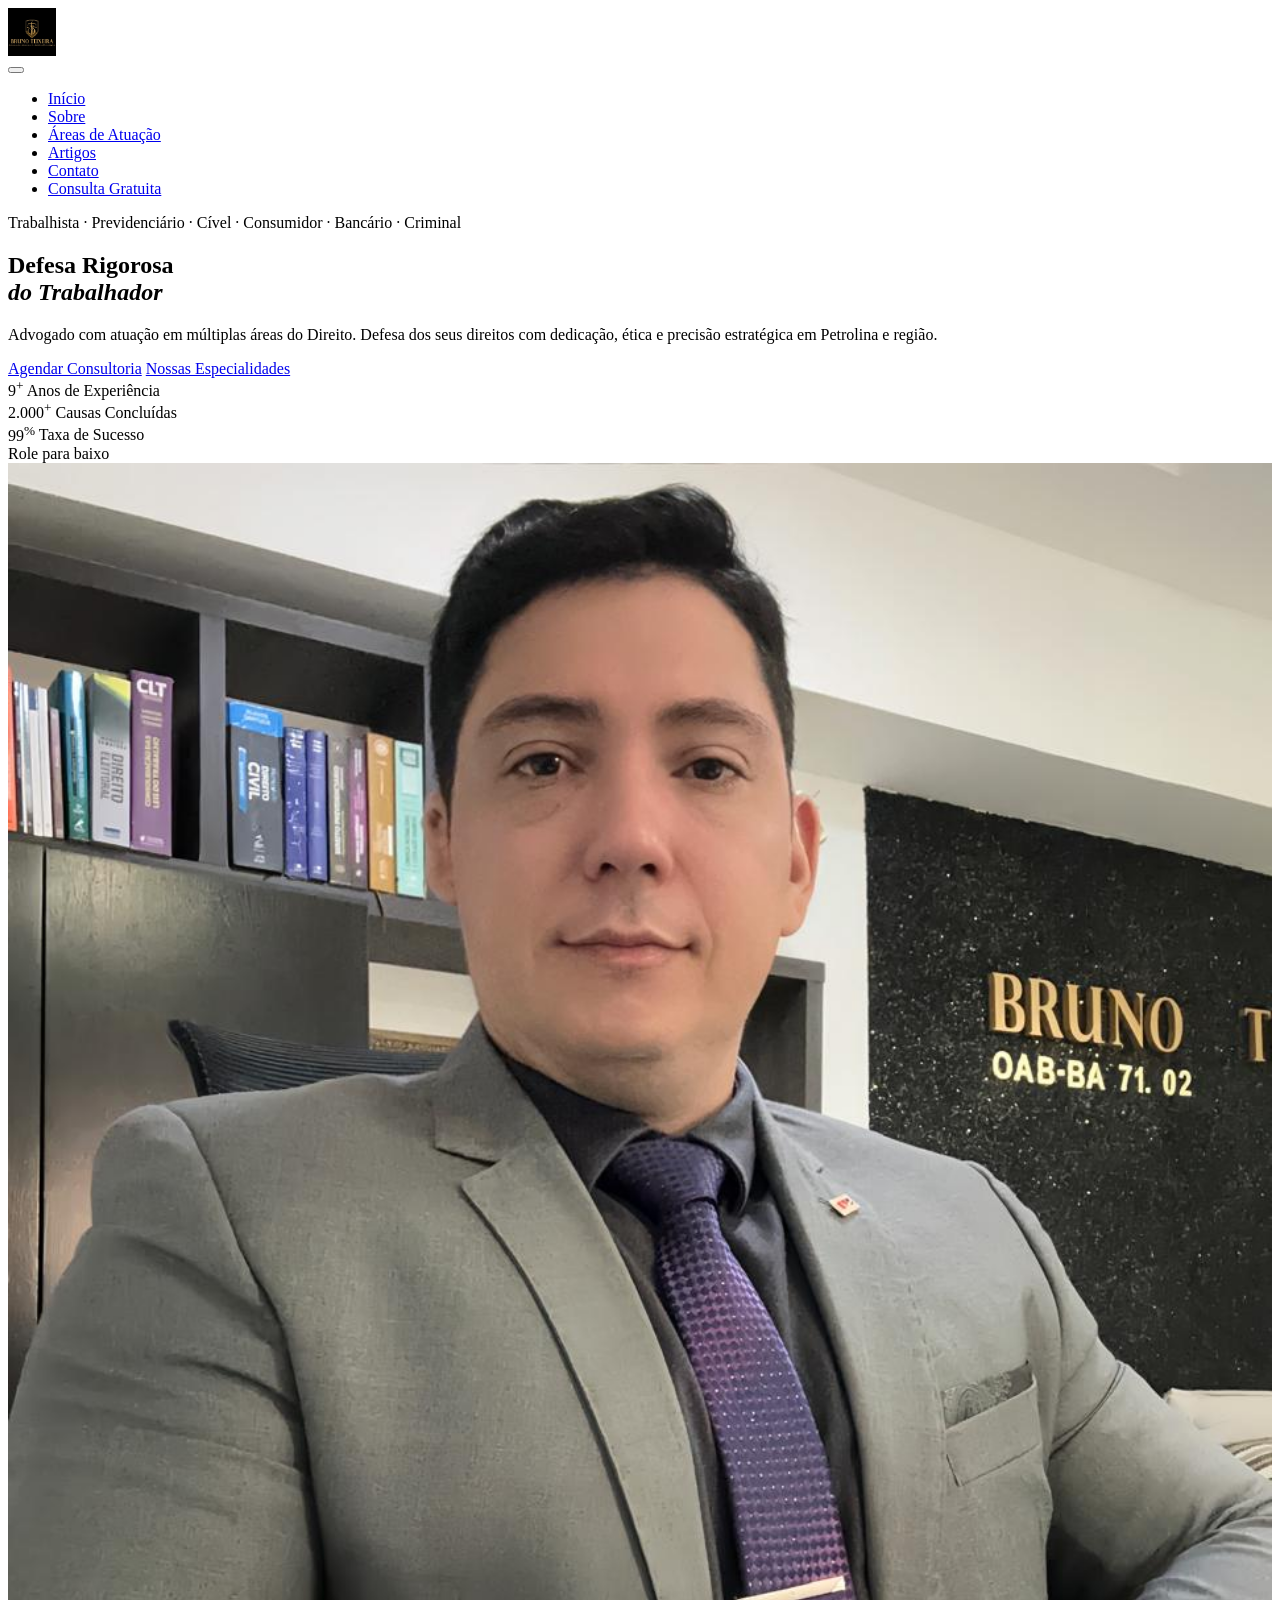
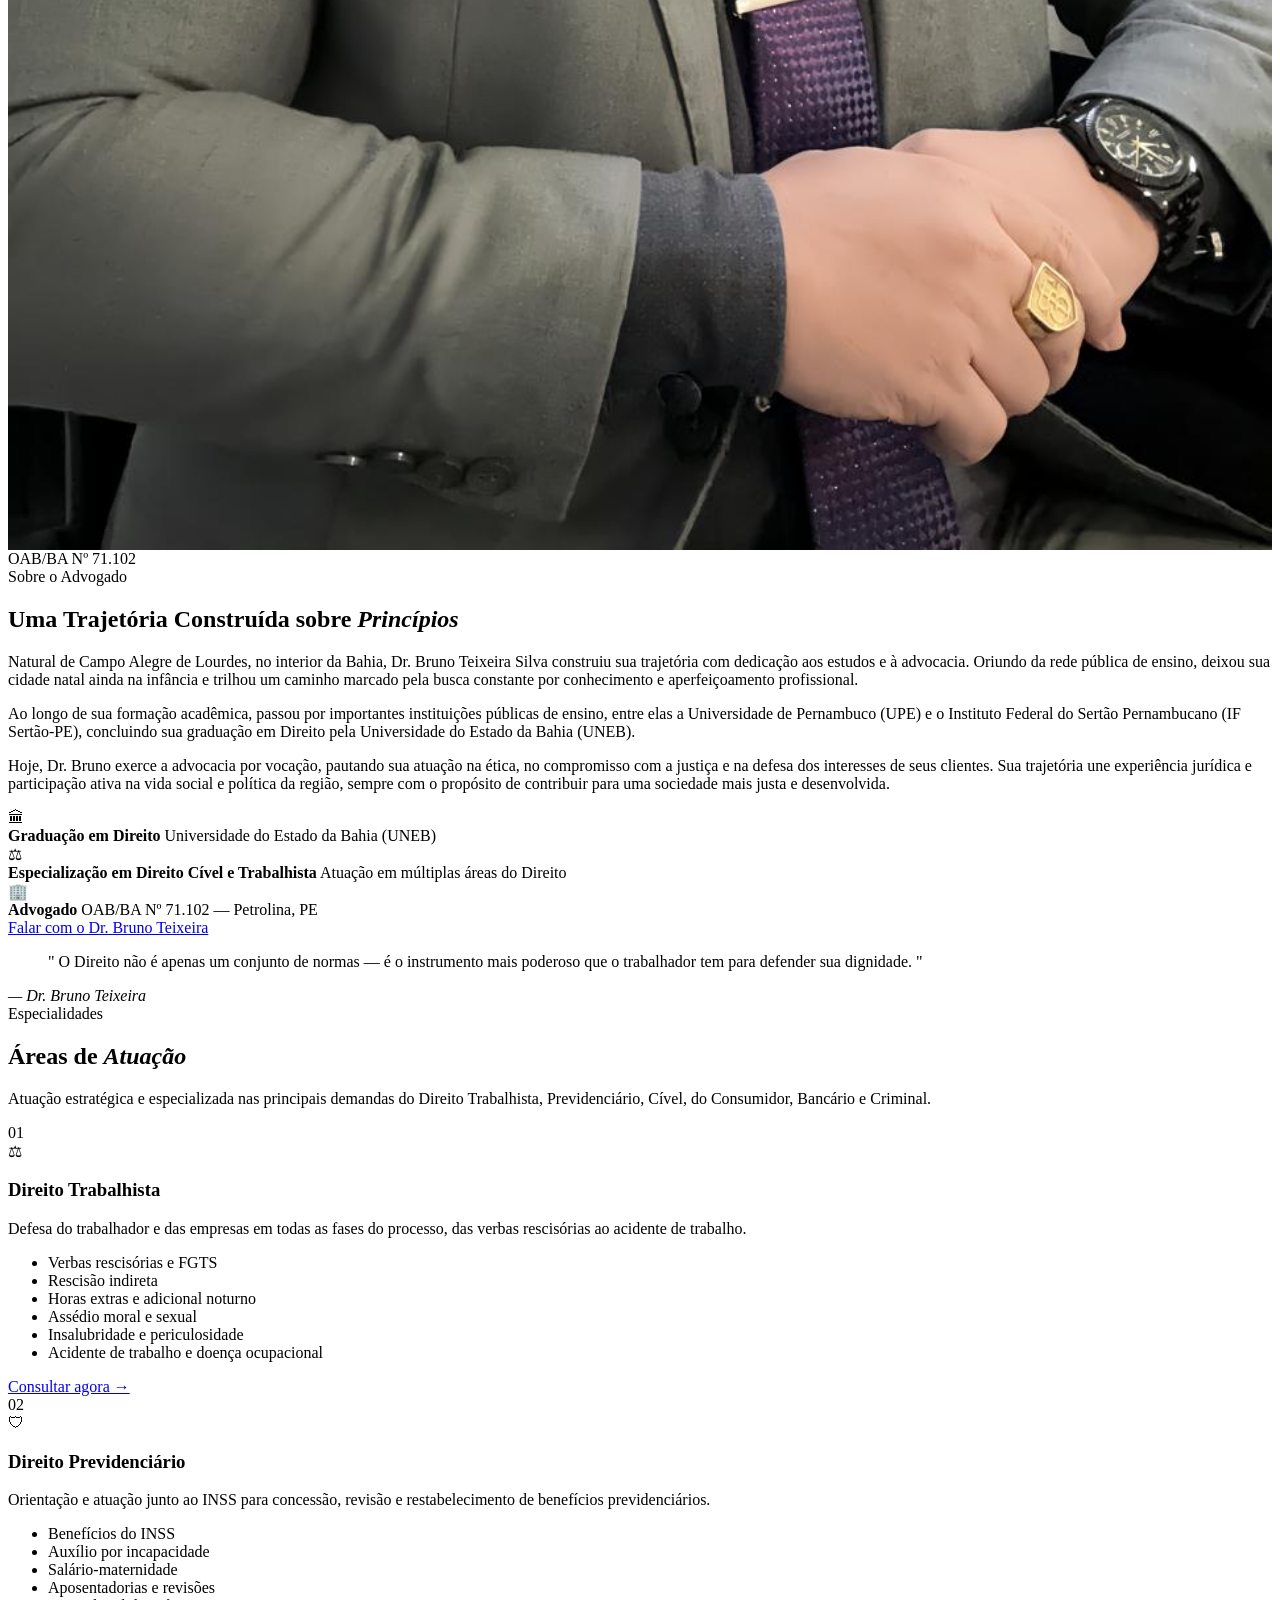
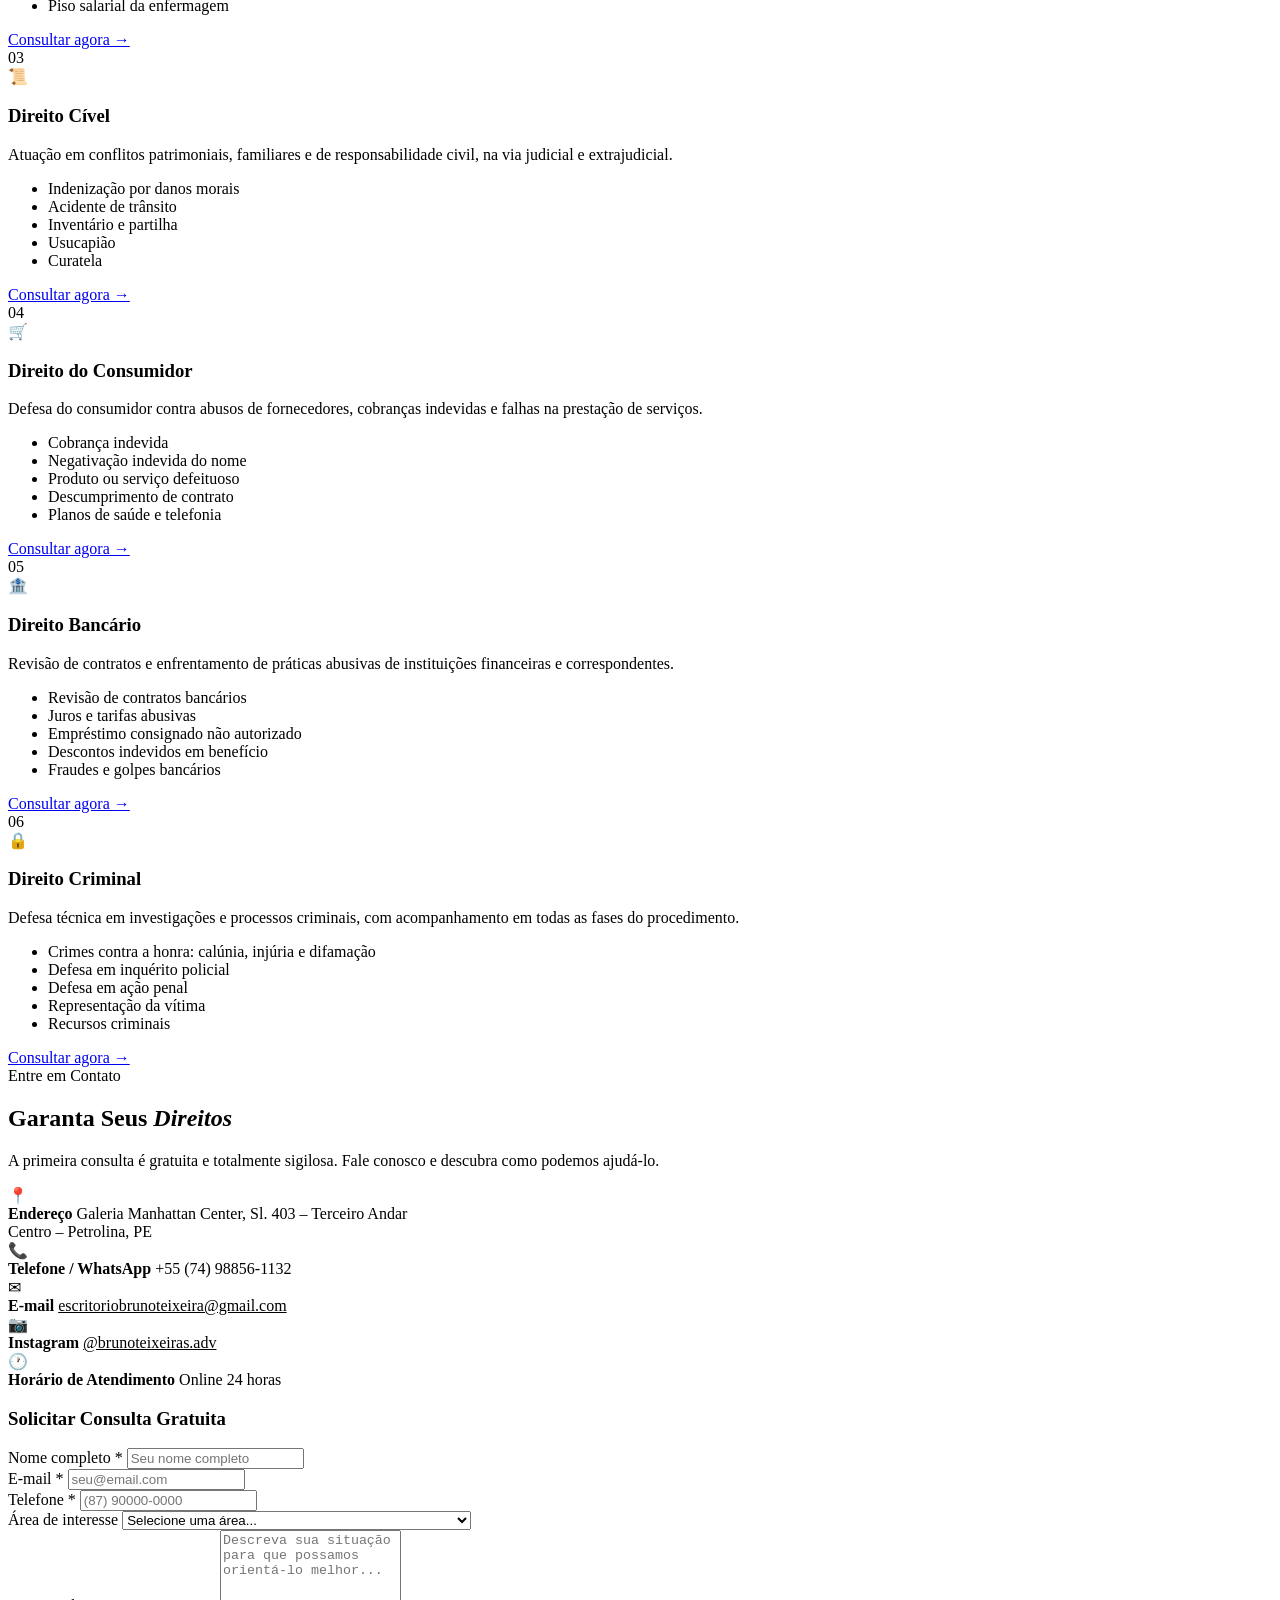
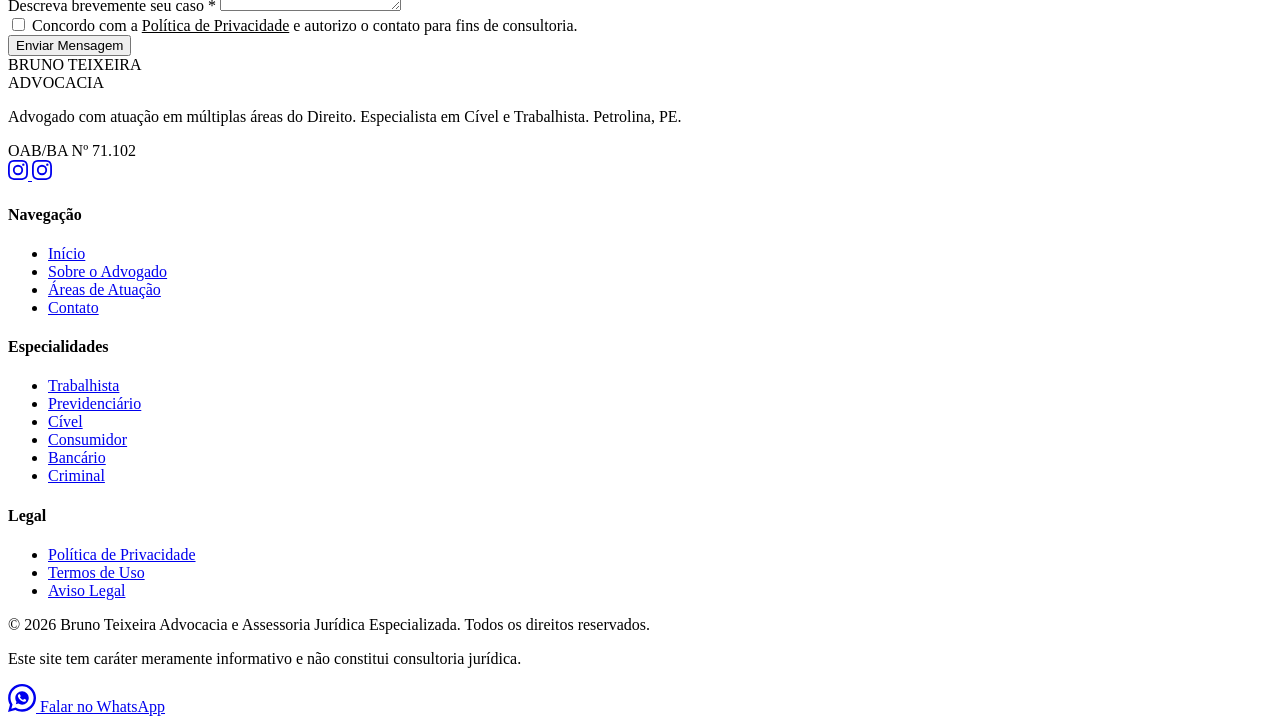
==== commit 3c373d45: "atualizar endereco, horario, areas de atuacao e biografia - endereco: acrescentar "Terceiro Andar" (" ====
--- a/index.html
+++ b/index.html
@@ -24,10 +24,10 @@
     "email": "escritoriobrunoteixeira@gmail.com",
     "image": "https://bteixeirasadv.com.br/imagens/foto-bruno.jpeg",
     "priceRange": "Consulta gratuita",
-    "openingHours": "Mo-Fr 09:00-18:00",
+    "openingHours": "Mo-Su 00:00-23:59",
     "address": {
       "@type": "PostalAddress",
-      "streetAddress": "Galeria Manhattan Center, Sala 403",
+      "streetAddress": "Galeria Manhattan Center, Sala 403 – Terceiro Andar",
       "addressLocality": "Petrolina",
       "addressRegion": "PE",
       "addressCountry": "BR"
@@ -57,12 +57,22 @@
       "name": "Áreas de Atuação",
       "itemListElement": [
         {"@type": "Offer", "itemOffered": {"@type": "Service", "name": "Direito Trabalhista"}},
+        {"@type": "Offer", "itemOffered": {"@type": "Service", "name": "Direito Previdenciário"}},
         {"@type": "Offer", "itemOffered": {"@type": "Service", "name": "Direito Cível"}},
-        {"@type": "Offer", "itemOffered": {"@type": "Service", "name": "Direito Previdenciário"}},
-        {"@type": "Offer", "itemOffered": {"@type": "Service", "name": "Direito do Consumidor e Bancário"}}
+        {"@type": "Offer", "itemOffered": {"@type": "Service", "name": "Direito do Consumidor"}},
+        {"@type": "Offer", "itemOffered": {"@type": "Service", "name": "Direito Bancário"}},
+        {"@type": "Offer", "itemOffered": {"@type": "Service", "name": "Direito Criminal"}}
       ]
     }
   }
+  </script>
+<!-- Google Analytics -->
+  <script async src="https://www.googletagmanager.com/gtag/js?id=G-F5HKN2YQ7W"></script>
+  <script>
+    window.dataLayer = window.dataLayer || [];
+    function gtag(){dataLayer.push(arguments);}
+    gtag('js', new Date());
+    gtag('config', 'G-F5HKN2YQ7W');
   </script>
 </head>
 <body>
@@ -101,7 +111,7 @@
       <div class="hero-content">
         <div class="hero-badge reveal">
           <span class="badge-line"></span>
-          <span>Trabalhista · Previdenciário · Cível · Consumidor · Bancário · Petrolina, PE</span>
+          <span>Trabalhista · Previdenciário · Cível · Consumidor · Bancário · Criminal</span>
           <span class="badge-line"></span>
         </div>
         <h1 class="hero-title reveal">
@@ -163,16 +173,13 @@
             <h2 class="section-title reveal">Uma Trajetória Construída sobre <em>Princípios</em></h2>
             <div class="sobre-text reveal">
               <p>
-                Natural de Campo Alegre de Lourdes, no interior da Bahia, Dr. Bruno Teixeira Silva construiu sua trajetória com dedicação aos estudos, ao serviço público e à advocacia. Oriundo da rede pública de ensino, deixou sua cidade natal ainda na infância e trilhou um caminho marcado pela busca constante por conhecimento e aperfeiçoamento profissional.
+                Natural de Campo Alegre de Lourdes, no interior da Bahia, Dr. Bruno Teixeira Silva construiu sua trajetória com dedicação aos estudos e à advocacia. Oriundo da rede pública de ensino, deixou sua cidade natal ainda na infância e trilhou um caminho marcado pela busca constante por conhecimento e aperfeiçoamento profissional.
               </p>
               <p>
                 Ao longo de sua formação acadêmica, passou por importantes instituições públicas de ensino, entre elas a Universidade de Pernambuco (UPE) e o Instituto Federal do Sertão Pernambucano (IF Sertão-PE), concluindo sua graduação em Direito pela Universidade do Estado da Bahia (UNEB).
               </p>
               <p>
-                Paralelamente à vida acadêmica, obteve aprovação em diversos concursos públicos, consolidando sua experiência na administração pública, onde atualmente integra os quadros da Prefeitura Municipal de Petrolina.
-              </p>
-              <p>
-                Hoje, Dr. Bruno exerce a advocacia por vocação, pautando sua atuação na ética, no compromisso com a justiça e na defesa dos interesses de seus clientes. Sua trajetória une experiência jurídica, serviço público e participação ativa na vida social e política da região, sempre com o propósito de contribuir para uma sociedade mais justa e desenvolvida.
+                Hoje, Dr. Bruno exerce a advocacia por vocação, pautando sua atuação na ética, no compromisso com a justiça e na defesa dos interesses de seus clientes. Sua trajetória une experiência jurídica e participação ativa na vida social e política da região, sempre com o propósito de contribuir para uma sociedade mais justa e desenvolvida.
               </p>
             </div>
             <div class="sobre-credentials reveal">
@@ -220,96 +227,97 @@
         <div class="section-header reveal">
           <div class="section-label">Especialidades</div>
           <h2 class="section-title">Áreas de <em>Atuação</em></h2>
-          <p class="section-desc">Atuação estratégica e especializada nas principais demandas do Direito do Trabalho.</p>
+          <p class="section-desc">Atuação estratégica e especializada nas principais demandas do Direito Trabalhista, Previdenciário, Cível, do Consumidor, Bancário e Criminal.</p>
         </div>
         <div class="areas-grid">
 
-          <div class="area-card reveal">
+          <div class="area-card area-card--featured reveal">
             <div class="area-number">01</div>
-            <div class="area-icon">👤</div>
-            <h3 class="area-title">Direitos do Empregado</h3>
-            <p class="area-desc">Litigância especializada em verbas rescisórias, horas extras, equiparação salarial e danos morais no ambiente de trabalho.</p>
+            <div class="area-icon">⚖</div>
+            <h3 class="area-title">Direito Trabalhista</h3>
+            <p class="area-desc">Defesa do trabalhador e das empresas em todas as fases do processo, das verbas rescisórias ao acidente de trabalho.</p>
             <ul class="area-list">
+              <li>Verbas rescisórias e FGTS</li>
               <li>Rescisão indireta</li>
               <li>Horas extras e adicional noturno</li>
               <li>Assédio moral e sexual</li>
-              <li>FGTS e multa rescisória</li>
-              <li>Equiparação salarial</li>
+              <li>Insalubridade e periculosidade</li>
+              <li>Acidente de trabalho e doença ocupacional</li>
             </ul>
             <a href="#contato" class="area-link">Consultar agora →</a>
           </div>
 
-          <div class="area-card area-card--featured reveal">
+          <div class="area-card reveal">
             <div class="area-number">02</div>
-            <div class="area-icon">⚖</div>
-            <h3 class="area-title">Litígio Trabalhista</h3>
-            <p class="area-desc">Representação em tribunais superiores em casos de alta complexidade, com análise técnica profunda e estratégica.</p>
+            <div class="area-icon">🛡</div>
+            <h3 class="area-title">Direito Previdenciário</h3>
+            <p class="area-desc">Orientação e atuação junto ao INSS para concessão, revisão e restabelecimento de benefícios previdenciários.</p>
             <ul class="area-list">
-              <li>Recursos ao TST e TRT</li>
-              <li>Perícias técnicas</li>
-              <li>Ações coletivas</li>
-              <li>Acordos estratégicos</li>
-              <li>Execução trabalhista</li>
+              <li>Benefícios do INSS</li>
+              <li>Auxílio por incapacidade</li>
+              <li>Salário-maternidade</li>
+              <li>Aposentadorias e revisões</li>
+              <li>Piso salarial da enfermagem</li>
             </ul>
             <a href="#contato" class="area-link">Consultar agora →</a>
           </div>
 
           <div class="area-card reveal">
             <div class="area-number">03</div>
-            <div class="area-icon">🏢</div>
-            <h3 class="area-title">Defesa Corporativa</h3>
-            <p class="area-desc">Consultoria preventiva e defesa de empresas contra riscos trabalhistas, compliance e gestão de passivo.</p>
+            <div class="area-icon">📜</div>
+            <h3 class="area-title">Direito Cível</h3>
+            <p class="area-desc">Atuação em conflitos patrimoniais, familiares e de responsabilidade civil, na via judicial e extrajudicial.</p>
             <ul class="area-list">
-              <li>Auditoria trabalhista</li>
-              <li>Defesa em ações coletivas</li>
-              <li>Gestão de contingências</li>
-              <li>Compliance trabalhista</li>
-              <li>Terceirização e pejotização</li>
+              <li>Indenização por danos morais</li>
+              <li>Acidente de trânsito</li>
+              <li>Inventário e partilha</li>
+              <li>Usucapião</li>
+              <li>Curatela</li>
             </ul>
             <a href="#contato" class="area-link">Consultar agora →</a>
           </div>
 
           <div class="area-card reveal">
             <div class="area-number">04</div>
-            <div class="area-icon">🤝</div>
-            <h3 class="area-title">Acordos e Mediação</h3>
-            <p class="area-desc">Resolução estratégica de conflitos trabalhistas com foco em resultados rápidos e vantajosos para o cliente.</p>
+            <div class="area-icon">🛒</div>
+            <h3 class="area-title">Direito do Consumidor</h3>
+            <p class="area-desc">Defesa do consumidor contra abusos de fornecedores, cobranças indevidas e falhas na prestação de serviços.</p>
             <ul class="area-list">
-              <li>Negociação extrajudicial</li>
-              <li>Conciliação pré-processual</li>
-              <li>Homologação de acordos</li>
-              <li>CEJUSC Trabalhista</li>
-              <li>Demissão consensual</li>
+              <li>Cobrança indevida</li>
+              <li>Negativação indevida do nome</li>
+              <li>Produto ou serviço defeituoso</li>
+              <li>Descumprimento de contrato</li>
+              <li>Planos de saúde e telefonia</li>
             </ul>
             <a href="#contato" class="area-link">Consultar agora →</a>
           </div>
 
           <div class="area-card reveal">
             <div class="area-number">05</div>
-            <div class="area-icon">🛡</div>
-            <h3 class="area-title">Acidente de Trabalho</h3>
-            <p class="area-desc">Defesa especializada em casos de acidente de trabalho, doenças ocupacionais e responsabilidade civil do empregador.</p>
+            <div class="area-icon">🏦</div>
+            <h3 class="area-title">Direito Bancário</h3>
+            <p class="area-desc">Revisão de contratos e enfrentamento de práticas abusivas de instituições financeiras e correspondentes.</p>
             <ul class="area-list">
-              <li>Indenização por acidente</li>
-              <li>Doenças ocupacionais</li>
-              <li>Nexo causal previdenciário</li>
-              <li>Dano estético e moral</li>
-              <li>Pensão por incapacidade</li>
+              <li>Revisão de contratos bancários</li>
+              <li>Juros e tarifas abusivas</li>
+              <li>Empréstimo consignado não autorizado</li>
+              <li>Descontos indevidos em benefício</li>
+              <li>Fraudes e golpes bancários</li>
             </ul>
             <a href="#contato" class="area-link">Consultar agora →</a>
           </div>
 
           <div class="area-card reveal">
             <div class="area-number">06</div>
-            <div class="area-icon">📑</div>
-            <h3 class="area-title">Consultoria Preventiva</h3>
-            <p class="area-desc">Revisão de contratos, políticas internas e estruturas trabalhistas para evitar litígios e minimizar riscos.</p>
+            <div class="area-icon">🔒</div>
+            <h3 class="area-title">Direito Criminal</h3>
+            <p class="area-desc">Defesa técnica em investigações e processos criminais, com acompanhamento em todas as fases do procedimento.</p>
             <ul class="area-list">
-              <li>Revisão de contratos</li>
-              <li>Regulamentos internos</li>
-              <li>Planejamento trabalhista</li>
-              <li>Due diligence</li>
-              <li>Treinamentos e workshops</li>
+              <li>Crimes contra a honra: calúnia, injúria e difamação</li>
+              <li>Defesa em inquérito policial</li>
+              <li>Defesa em ação penal</li>
+              <li>Representação da vítima</li>
+              <li>Recursos criminais</li>
             </ul>
             <a href="#contato" class="area-link">Consultar agora →</a>
           </div>
@@ -330,7 +338,7 @@
                 <div class="contato-icon">📍</div>
                 <div>
                   <strong>Endereço</strong>
-                  <span>Galeria Manhattan Center, Sl. 403<br />Centro – Petrolina, PE</span>
+                  <span>Galeria Manhattan Center, Sl. 403 – Terceiro Andar<br />Centro – Petrolina, PE</span>
                 </div>
               </div>
               <div class="contato-item">
@@ -358,7 +366,7 @@
                 <div class="contato-icon">🕐</div>
                 <div>
                   <strong>Horário de Atendimento</strong>
-                  <span>Segunda a Sexta: 9h às 18h</span>
+                  <span>Online 24 horas</span>
                 </div>
               </div>
             </div>
@@ -422,8 +430,24 @@
                     <option value="inventario">Inventário</option>
                     <option value="usucapiao">Usucapião</option>
                   </optgroup>
+                  <optgroup label="── Consumidor ──">
+                    <option value="negativacao-indevida">Negativação Indevida do Nome</option>
+                    <option value="produto-servico-defeituoso">Produto ou Serviço Defeituoso</option>
+                    <option value="plano-saude-telefonia">Plano de Saúde / Telefonia</option>
+                  </optgroup>
+                  <optgroup label="── Bancário ──">
+                    <option value="revisao-contrato-bancario">Revisão de Contrato Bancário</option>
+                    <option value="juros-tarifas-abusivas">Juros e Tarifas Abusivas</option>
+                    <option value="consignado-nao-autorizado">Empréstimo Consignado Não Autorizado</option>
+                    <option value="descontos-indevidos-beneficio">Descontos Indevidos em Benefício</option>
+                    <option value="fraude-bancaria">Fraudes e Golpes Bancários</option>
+                  </optgroup>
                   <optgroup label="── Criminal ──">
                     <option value="crimes-honra">Crimes Contra a Honra: Calúnia, Injúria e Difamação</option>
+                    <option value="defesa-inquerito">Defesa em Inquérito Policial</option>
+                    <option value="defesa-acao-penal">Defesa em Ação Penal</option>
+                    <option value="representacao-vitima">Representação da Vítima</option>
+                    <option value="recursos-criminais">Recursos Criminais</option>
                   </optgroup>
                   <optgroup label="── Geral ──">
                     <option value="outro">Outro assunto</option>
@@ -491,10 +515,12 @@
         <div class="footer-nav">
           <h4>Especialidades</h4>
           <ul>
-            <li><a href="#areas">Direitos do Empregado</a></li>
-            <li><a href="#areas">Litígio Trabalhista</a></li>
-            <li><a href="#areas">Defesa Corporativa</a></li>
-            <li><a href="#areas">Acidente de Trabalho</a></li>
+            <li><a href="#areas">Trabalhista</a></li>
+            <li><a href="#areas">Previdenciário</a></li>
+            <li><a href="#areas">Cível</a></li>
+            <li><a href="#areas">Consumidor</a></li>
+            <li><a href="#areas">Bancário</a></li>
+            <li><a href="#areas">Criminal</a></li>
           </ul>
         </div>
         <div class="footer-nav">
@@ -513,7 +539,7 @@
     </div>
   </footer>
 
-  <a href="https://wa.me/5587988181818?text=Olá,%20gostaria%20de%20agendar%20uma%20consulta." 
+  <a href="https://wa.me/5587988181818?text=Olá,vi%20o%20site%20de%20Bruno%20Teixeira%20e%20gostaria%20de%20agendar%20uma%20consulta." 
      class="whatsapp-btn" target="_blank" rel="noopener noreferrer" aria-label="Contato via WhatsApp">
     <svg viewBox="0 0 24 24" fill="currentColor" width="28" height="28">
       <path d="M12.031 6.172c-3.181 0-5.767 2.586-5.768 5.766-.001 1.298.38 2.27 1.019 3.287l-.582 2.128 2.182-.573c.978.58 1.911.928 3.145.929 3.178 0 5.767-2.587 5.768-5.766 0-3.18-2.587-5.771-5.764-5.771zm3.392 8.244c-.144.405-.837.774-1.17.824-.299.045-.677.063-1.092-.069-.252-.08-.575-.187-.988-.365-1.739-.751-2.874-2.538-2.961-2.654-.087-.116-.708-.943-.708-1.798 0-.856.449-1.277.61-1.45.162-.173.351-.216.469-.216.117 0 .234 0 .334.004.106.003.249-.04.39.298.144.347.491 1.2.534 1.287.043.087.072.188.014.304-.058.116-.087.188-.173.289l-.26.304c-.087.086-.177.18-.076.354.101.174.449.741.964 1.201.662.591 1.221.777 1.394.864.174.088.275.073.376-.044.101-.117.434-.506.549-.68.116-.174.232-.145.391-.087.159.058 1.012.477 1.185.564.174.088.289.13.333.203.043.073.043.419-.101.824z"/>
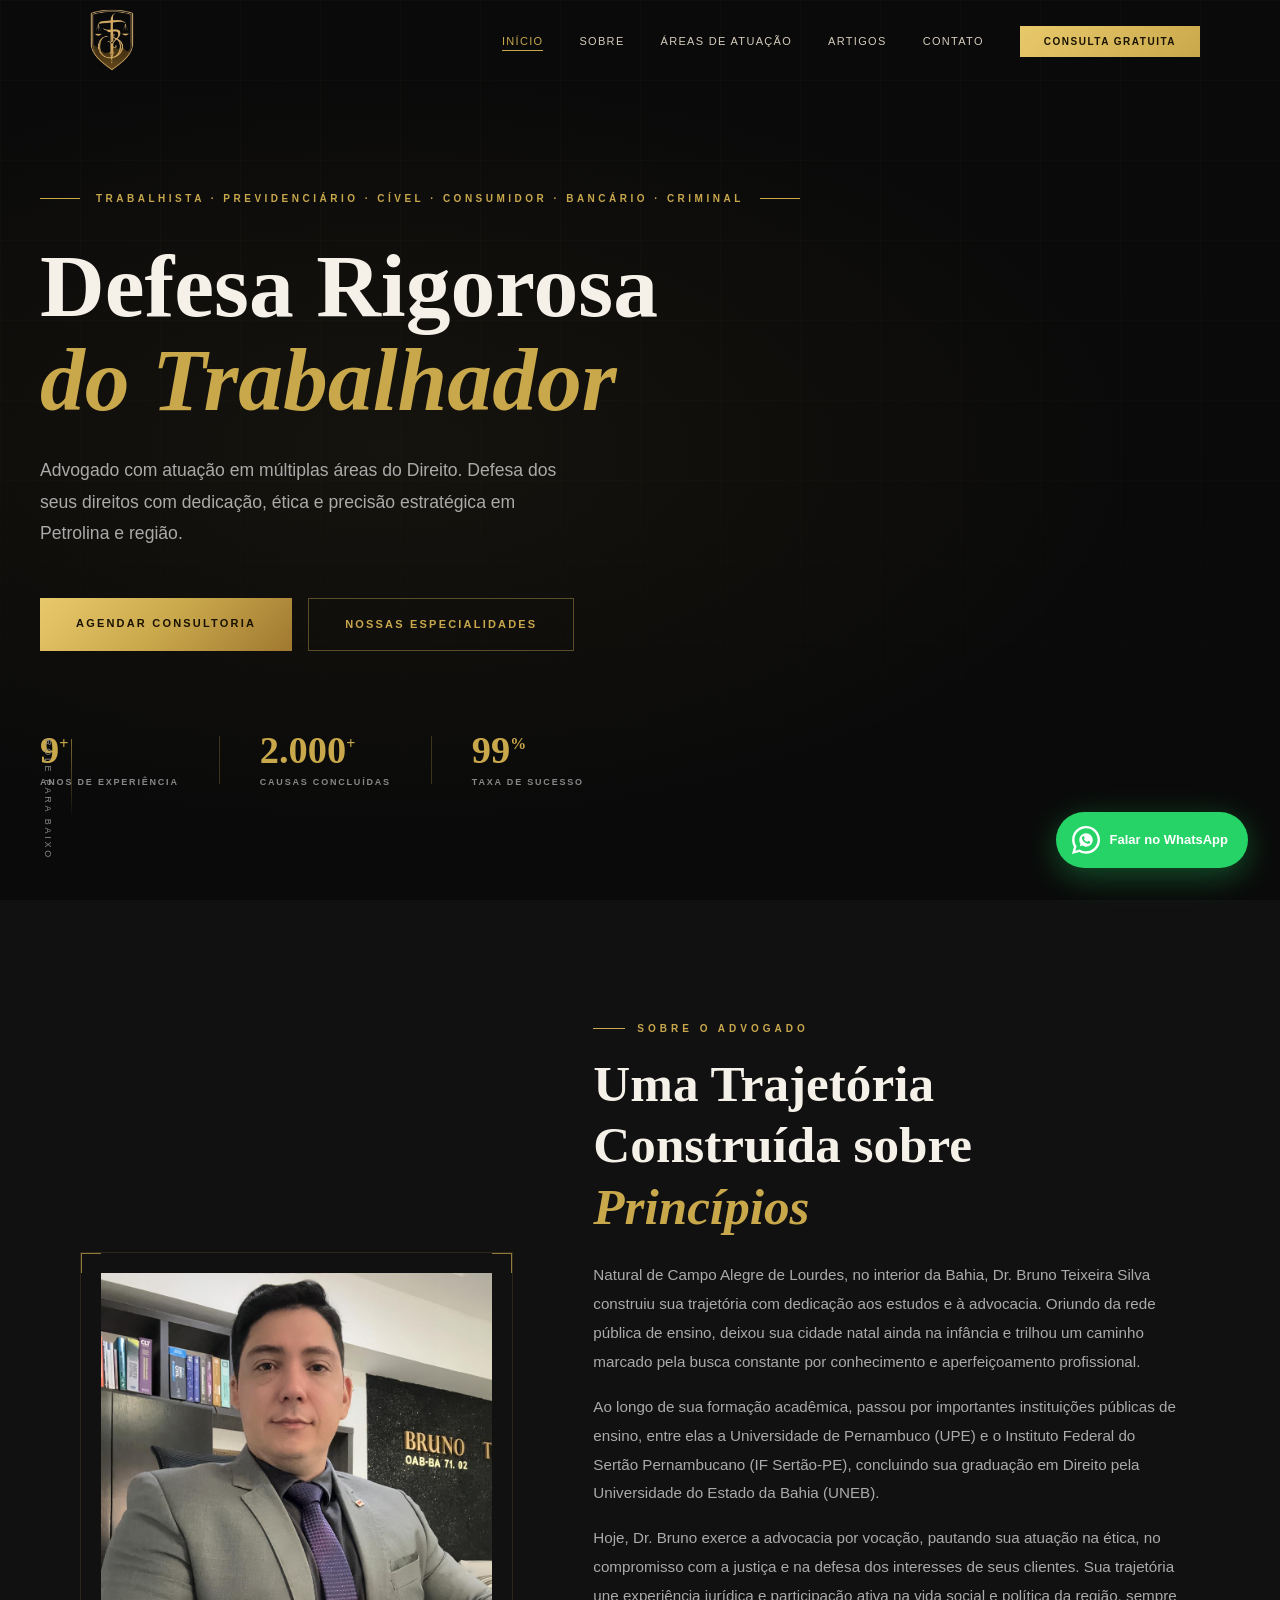
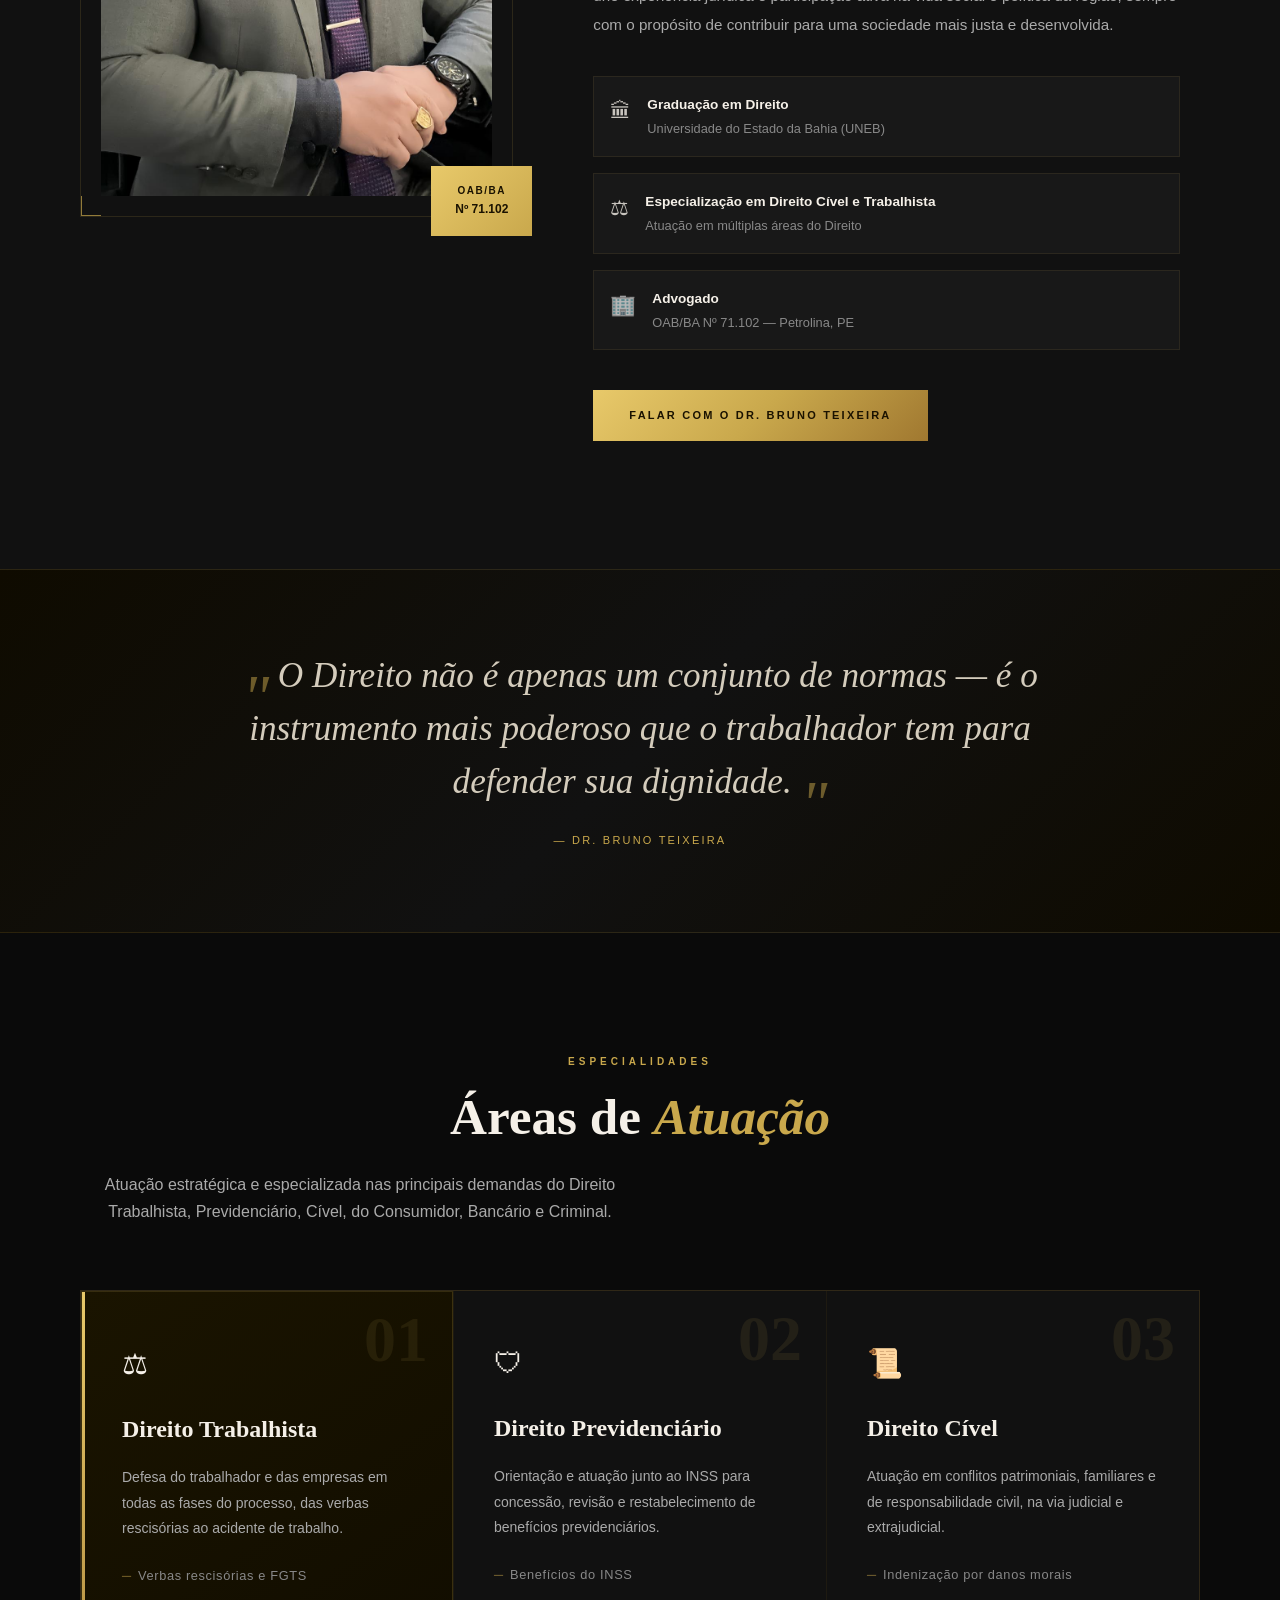
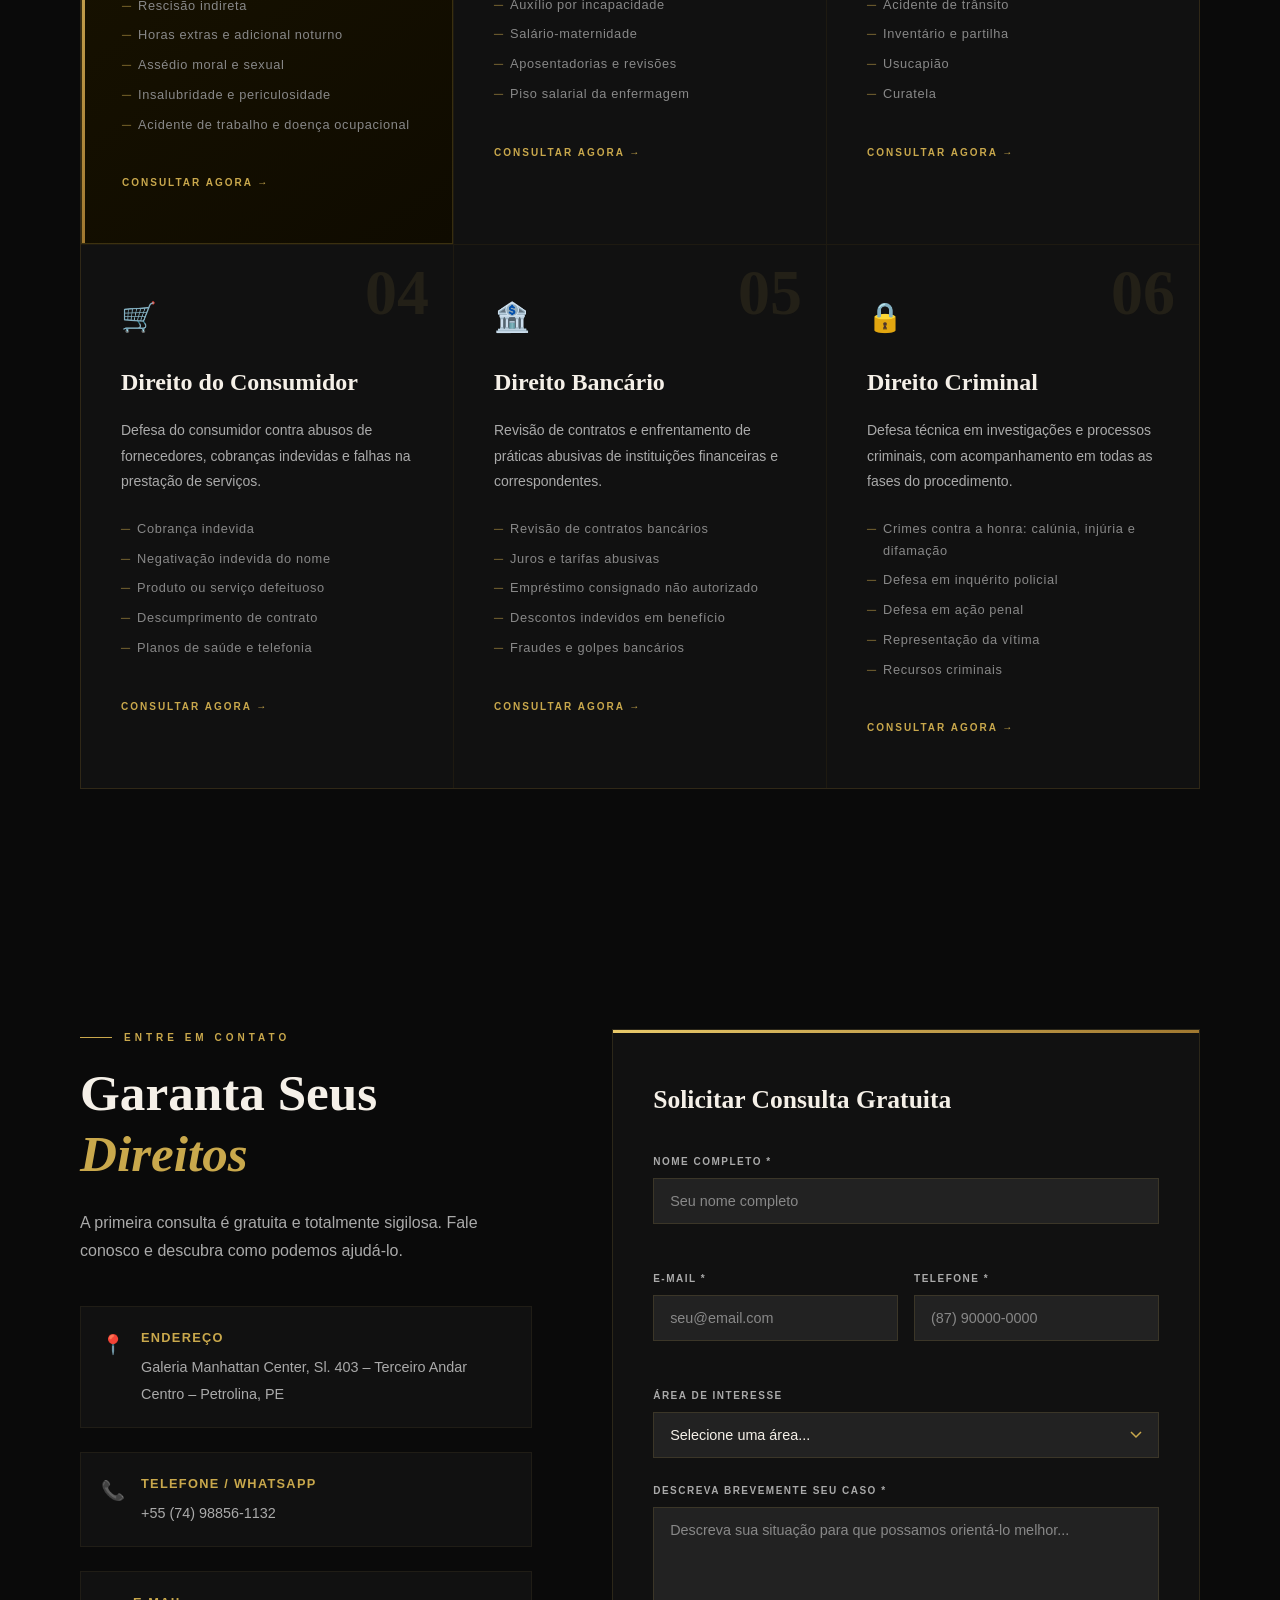
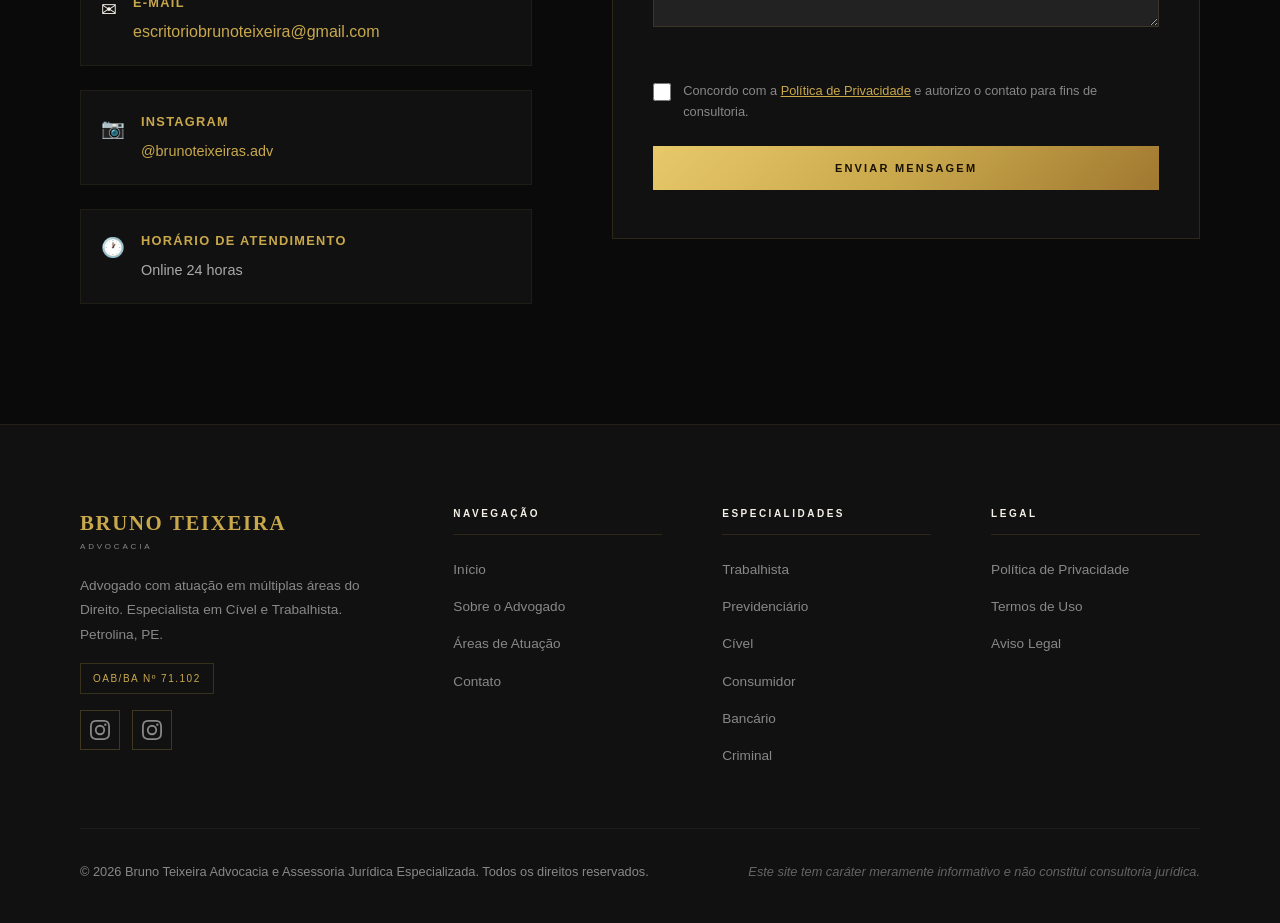
==== commit cea7144a: "usar o brasao como logo do cabecalho e favicon - imagens/logo-simbolo.png: brasao recortado do logo " ====
--- a/index.html
+++ b/index.html
@@ -80,8 +80,7 @@
   <nav id="navbar" class="navbar">
     <div class="nav-container">
       <a href="#inicio" class="nav-logo">
-        <img id="logo-img" src="/imagens/logo.png" alt="Bruno Teixeira Advocacia"
-             style="height:48px; width:auto; display:block; object-fit:contain;" />
+        <img id="logo-img" class="logo-mark" src="/imagens/logo-simbolo.png" alt="Bruno Teixeira Advocacia" />
         <div id="logo-text" style="display:none;">
           <span class="logo-name">BRUNO TEIXEIRA</span>
           <span class="logo-sub">ADVOCACIA</span>
--- a/style.css
+++ b/style.css
@@ -0,0 +1,1140 @@
+/* ═══════════════════════════════════════════════════════════════
+   BRUNO TEIXEIRA ADVOCACIA — CSS
+   Tema: Preto & Dourado — Luxury Autoritário
+═══════════════════════════════════════════════════════════════ */
+
+/* ── RESET & VARIÁVEIS ────────────────────────────────────── */
+*, *::before, *::after { box-sizing: border-box; margin: 0; padding: 0; }
+
+:root {
+  --gold:        #C9A84C;
+  --gold-light:  #E8C96A;
+  --gold-dark:   #A07830;
+  --gold-muted:  rgba(201,168,76,0.15);
+  --black:       #0A0A0A;
+  --dark:        #111111;
+  --dark-2:      #181818;
+  --dark-3:      #222222;
+  --dark-4:      #2A2A2A;
+  --gray:        #888888;
+  --gray-light:  #AAAAAA;
+  --white:       #F5F0E8;
+  --white-soft:  #D4CCBC;
+
+  --font-serif: 'Cormorant Garamond', Georgia, serif;
+  --font-sans:  'Montserrat', sans-serif;
+
+  --nav-h: 80px;
+  --radius: 0px;
+  --transition: 0.3s ease;
+  --shadow: 0 20px 60px rgba(0,0,0,0.5);
+}
+
+html { scroll-behavior: smooth; }
+
+body {
+  font-family: var(--font-sans);
+  background: var(--black);
+  color: var(--white);
+  line-height: 1.7;
+  overflow-x: hidden;
+}
+
+img { max-width: 100%; display: block; }
+a { text-decoration: none; color: inherit; }
+ul { list-style: none; }
+
+/* ── UTILIDADES ───────────────────────────────────────────── */
+.container {
+  max-width: 1200px;
+  margin: 0 auto;
+  padding: 0 40px;
+}
+
+.section-label {
+  font-family: var(--font-sans);
+  font-size: 10px;
+  font-weight: 700;
+  letter-spacing: 0.4em;
+  text-transform: uppercase;
+  color: var(--gold);
+  margin-bottom: 16px;
+  display: flex;
+  align-items: center;
+  gap: 12px;
+}
+.section-label::before {
+  content: '';
+  display: block;
+  width: 32px;
+  height: 1px;
+  background: var(--gold);
+}
+
+.section-title {
+  font-family: var(--font-serif);
+  font-size: clamp(2.2rem, 4vw, 3.2rem);
+  font-weight: 700;
+  color: var(--white);
+  line-height: 1.2;
+  margin-bottom: 24px;
+}
+.section-title em {
+  font-style: italic;
+  color: var(--gold);
+}
+
+.section-desc {
+  color: var(--gray-light);
+  max-width: 560px;
+  font-size: 1rem;
+  font-weight: 300;
+}
+
+.section-header { text-align: center; margin-bottom: 64px; }
+.section-header .section-label { justify-content: center; }
+.section-header .section-label::before { display: none; }
+
+.btn-gold {
+  display: inline-block;
+  background: linear-gradient(135deg, var(--gold-light), var(--gold), var(--gold-dark));
+  color: #1a1200;
+  font-family: var(--font-sans);
+  font-size: 11px;
+  font-weight: 700;
+  letter-spacing: 0.2em;
+  text-transform: uppercase;
+  padding: 16px 36px;
+  cursor: pointer;
+  border: none;
+  transition: transform var(--transition), box-shadow var(--transition);
+  position: relative;
+  overflow: hidden;
+}
+.btn-gold::after {
+  content: '';
+  position: absolute;
+  inset: 0;
+  background: rgba(255,255,255,0.1);
+  opacity: 0;
+  transition: opacity var(--transition);
+}
+.btn-gold:hover { transform: translateY(-2px); box-shadow: 0 12px 40px rgba(201,168,76,0.35); }
+.btn-gold:hover::after { opacity: 1; }
+.btn-gold.btn-full { width: 100%; text-align: center; }
+
+.btn-outline {
+  display: inline-block;
+  border: 1px solid rgba(201,168,76,0.4);
+  color: var(--gold);
+  font-family: var(--font-sans);
+  font-size: 11px;
+  font-weight: 700;
+  letter-spacing: 0.2em;
+  text-transform: uppercase;
+  padding: 16px 36px;
+  cursor: pointer;
+  transition: background var(--transition), border-color var(--transition);
+}
+.btn-outline:hover { background: var(--gold-muted); border-color: var(--gold); }
+
+/* ── REVEAL ANIMATION ─────────────────────────────────────── */
+.reveal {
+  opacity: 0;
+  transform: translateY(30px);
+  transition: opacity 0.7s ease, transform 0.7s ease;
+}
+.reveal.visible {
+  opacity: 1;
+  transform: translateY(0);
+}
+
+/* ── NAVBAR ───────────────────────────────────────────────── */
+.navbar {
+  position: fixed;
+  top: 0; left: 0; right: 0;
+  z-index: 1000;
+  height: var(--nav-h);
+  background: transparent;
+  transition: background 0.4s ease, box-shadow 0.4s ease, height 0.4s ease;
+}
+.navbar.scrolled {
+  background: rgba(10,10,10,0.97);
+  box-shadow: 0 1px 0 rgba(201,168,76,0.2);
+  height: 68px;
+}
+
+.nav-container {
+  max-width: 1200px;
+  margin: 0 auto;
+  padding: 0 40px;
+  height: 100%;
+  display: flex;
+  align-items: center;
+  justify-content: space-between;
+}
+
+.nav-logo { display: flex; flex-direction: column; line-height: 1.1; }
+.logo-name {
+  font-family: var(--font-serif);
+  font-size: 18px;
+  font-weight: 700;
+  color: var(--gold);
+  letter-spacing: 0.1em;
+}
+.logo-sub {
+  font-family: var(--font-sans);
+  font-size: 8px;
+  letter-spacing: 0.35em;
+  color: var(--gray);
+  text-transform: uppercase;
+}
+
+/* brasao do cabecalho — acompanha a altura da navbar */
+.logo-mark {
+  height: 64px;
+  width: auto;
+  display: block;
+  object-fit: contain;
+  transition: height 0.4s ease;
+}
+.navbar.scrolled .logo-mark { height: 52px; }
+@media (max-width: 768px) {
+  .logo-mark { height: 52px; }
+  .navbar.scrolled .logo-mark { height: 46px; }
+}
+
+.nav-links {
+  display: flex;
+  align-items: center;
+  gap: 36px;
+}
+.nav-link {
+  font-size: 11px;
+  font-weight: 500;
+  letter-spacing: 0.12em;
+  text-transform: uppercase;
+  color: var(--white-soft);
+  transition: color var(--transition);
+  position: relative;
+  padding-bottom: 4px;
+}
+.nav-link::after {
+  content: '';
+  position: absolute;
+  bottom: 0; left: 0;
+  width: 0; height: 1px;
+  background: var(--gold);
+  transition: width var(--transition);
+}
+.nav-link:hover { color: var(--gold); }
+.nav-link:hover::after { width: 100%; }
+
+.nav-cta {
+  font-size: 10px;
+  font-weight: 700;
+  letter-spacing: 0.15em;
+  text-transform: uppercase;
+  color: #1a1200;
+  background: linear-gradient(135deg, var(--gold-light), var(--gold));
+  padding: 10px 24px;
+  transition: box-shadow var(--transition), transform var(--transition);
+}
+.nav-cta:hover { transform: translateY(-1px); box-shadow: 0 8px 24px rgba(201,168,76,0.3); }
+
+.nav-toggle {
+  display: none;
+  flex-direction: column;
+  gap: 5px;
+  background: none;
+  border: none;
+  cursor: pointer;
+  padding: 4px;
+}
+.nav-toggle span {
+  display: block;
+  width: 24px;
+  height: 1.5px;
+  background: var(--gold);
+  transition: transform var(--transition), opacity var(--transition);
+}
+
+/* ── HERO ─────────────────────────────────────────────────── */
+.hero {
+  position: relative;
+  min-height: 100vh;
+  display: flex;
+  align-items: center;
+  padding: 0 40px;
+  overflow: hidden;
+}
+
+.hero-bg {
+  position: absolute;
+  inset: 0;
+  z-index: 0;
+}
+
+.hero-overlay {
+  position: absolute;
+  inset: 0;
+  background: radial-gradient(ellipse at 30% 50%, rgba(201,168,76,0.06) 0%, transparent 60%),
+              linear-gradient(180deg, rgba(10,10,10,0.3) 0%, rgba(10,10,10,0.7) 60%, var(--black) 100%);
+  z-index: 2;
+}
+
+.hero-grid {
+  position: absolute;
+  inset: 0;
+  background-image: 
+    linear-gradient(rgba(201,168,76,0.04) 1px, transparent 1px),
+    linear-gradient(90deg, rgba(201,168,76,0.04) 1px, transparent 1px);
+  background-size: 80px 80px;
+  z-index: 1;
+}
+
+.hero-content {
+  position: relative;
+  z-index: 10;
+  max-width: 1200px;
+  width: 100%;
+  margin: 0 auto;
+  padding-top: var(--nav-h);
+}
+
+.hero-badge {
+  display: flex;
+  align-items: center;
+  gap: 16px;
+  font-size: 10px;
+  font-weight: 700;
+  letter-spacing: 0.35em;
+  text-transform: uppercase;
+  color: var(--gold);
+  margin-bottom: 32px;
+  transition-delay: 0.1s;
+}
+.badge-line {
+  display: block;
+  width: 40px;
+  height: 1px;
+  background: var(--gold);
+  flex-shrink: 0;
+}
+
+.hero-title {
+  font-family: var(--font-serif);
+  font-size: clamp(3.2rem, 7vw, 7rem);
+  font-weight: 700;
+  line-height: 1.05;
+  color: var(--white);
+  margin-bottom: 28px;
+  transition-delay: 0.2s;
+}
+.hero-title em {
+  font-style: italic;
+  color: var(--gold);
+  display: block;
+}
+
+.hero-subtitle {
+  font-size: 1.1rem;
+  font-weight: 300;
+  color: var(--gray-light);
+  max-width: 520px;
+  margin-bottom: 48px;
+  line-height: 1.8;
+  transition-delay: 0.3s;
+}
+
+.hero-actions {
+  display: flex;
+  gap: 16px;
+  flex-wrap: wrap;
+  margin-bottom: 80px;
+  transition-delay: 0.4s;
+}
+
+.hero-stats {
+  display: flex;
+  align-items: center;
+  gap: 0;
+  transition-delay: 0.5s;
+}
+
+.stat { padding: 0 40px 0 0; }
+.stat:first-child { padding-left: 0; }
+.stat-num {
+  display: block;
+  font-family: var(--font-serif);
+  font-size: 2.4rem;
+  font-weight: 700;
+  color: var(--gold);
+  line-height: 1;
+}
+.stat-num sup { font-size: 1rem; vertical-align: super; }
+.stat-label {
+  display: block;
+  font-size: 9px;
+  font-weight: 600;
+  letter-spacing: 0.2em;
+  text-transform: uppercase;
+  color: var(--gray);
+  margin-top: 6px;
+}
+.stat-divider {
+  width: 1px;
+  height: 48px;
+  background: rgba(201,168,76,0.25);
+  margin-right: 40px;
+  flex-shrink: 0;
+}
+
+.hero-scroll {
+  position: absolute;
+  bottom: 40px;
+  left: 40px;
+  display: flex;
+  align-items: flex-start;
+  gap: 16px;
+  z-index: 10;
+}
+.hero-scroll span {
+  font-size: 9px;
+  letter-spacing: 0.3em;
+  text-transform: uppercase;
+  color: var(--gray);
+  writing-mode: vertical-rl;
+}
+.scroll-line {
+  width: 1px;
+  height: 80px;
+  background: linear-gradient(to bottom, rgba(201,168,76,0.6), transparent);
+  animation: scrollPulse 2s ease-in-out infinite;
+}
+@keyframes scrollPulse {
+  0%, 100% { transform: scaleY(1); opacity: 0.6; }
+  50% { transform: scaleY(0.5); opacity: 1; }
+}
+
+/* ── SOBRE ────────────────────────────────────────────────── */
+.sobre {
+  padding: 120px 0;
+  background: var(--dark);
+}
+
+.sobre-layout {
+  display: grid;
+  grid-template-columns: 1fr 1.4fr;
+  gap: 80px;
+  align-items: center;
+}
+
+.sobre-image-col { position: relative; }
+
+.sobre-image-frame {
+  position: relative;
+  padding: 20px;
+  border: 1px solid rgba(201,168,76,0.15);
+}
+
+.frame-corner {
+  position: absolute;
+  width: 20px;
+  height: 20px;
+  border-color: var(--gold);
+  border-style: solid;
+  opacity: 0.7;
+}
+.frame-corner.tl { top: 0; left: 0; border-width: 1px 0 0 1px; }
+.frame-corner.tr { top: 0; right: 0; border-width: 1px 1px 0 0; }
+.frame-corner.bl { bottom: 0; left: 0; border-width: 0 0 1px 1px; }
+.frame-corner.br { bottom: 0; right: 0; border-width: 0 1px 1px 0; }
+
+.sobre-photo-placeholder {
+  background: var(--dark-3);
+  aspect-ratio: 3/4;
+  display: flex;
+  flex-direction: column;
+  align-items: center;
+  justify-content: center;
+  gap: 12px;
+  border: 1px dashed rgba(201,168,76,0.2);
+}
+.photo-initials {
+  font-family: var(--font-serif);
+  font-size: 5rem;
+  font-weight: 700;
+  color: var(--gold);
+  opacity: 0.4;
+}
+.photo-label {
+  font-size: 11px;
+  letter-spacing: 0.2em;
+  text-transform: uppercase;
+  color: var(--gray);
+}
+
+.sobre-badge-float {
+  position: absolute;
+  bottom: -20px;
+  right: -20px;
+  background: linear-gradient(135deg, var(--gold-light), var(--gold));
+  padding: 16px 24px;
+  display: flex;
+  flex-direction: column;
+  align-items: center;
+}
+.badge-number {
+  font-family: var(--font-sans);
+  font-size: 10px;
+  font-weight: 700;
+  letter-spacing: 0.15em;
+  color: #1a1200;
+}
+.badge-text {
+  font-size: 12px;
+  font-weight: 700;
+  color: #1a1200;
+}
+
+.sobre-content { padding-right: 20px; }
+
+.sobre-text {
+  display: flex;
+  flex-direction: column;
+  gap: 16px;
+  color: var(--gray-light);
+  font-size: 0.95rem;
+  font-weight: 300;
+  line-height: 1.9;
+  margin-bottom: 36px;
+}
+
+.sobre-credentials {
+  display: flex;
+  flex-direction: column;
+  gap: 16px;
+  margin-bottom: 40px;
+}
+
+.credential {
+  display: flex;
+  align-items: flex-start;
+  gap: 16px;
+  padding: 16px;
+  border: 1px solid rgba(201,168,76,0.1);
+  background: var(--dark-2);
+  transition: border-color var(--transition);
+}
+.credential:hover { border-color: rgba(201,168,76,0.3); }
+
+.cred-icon {
+  font-size: 1.3rem;
+  flex-shrink: 0;
+  opacity: 0.8;
+}
+.cred-info {
+  display: flex;
+  flex-direction: column;
+  gap: 2px;
+}
+.cred-info strong {
+  font-size: 0.85rem;
+  font-weight: 600;
+  color: var(--white);
+}
+.cred-info span {
+  font-size: 0.8rem;
+  color: var(--gray);
+}
+
+/* ── QUOTE BANNER ─────────────────────────────────────────── */
+.quote-banner {
+  padding: 80px 0;
+  background: linear-gradient(135deg, #0f0b00 0%, var(--dark) 50%, #0f0b00 100%);
+  border-top: 1px solid rgba(201,168,76,0.15);
+  border-bottom: 1px solid rgba(201,168,76,0.15);
+  text-align: center;
+}
+
+.banner-quote {
+  font-family: var(--font-serif);
+  font-size: clamp(1.4rem, 3vw, 2.2rem);
+  font-style: italic;
+  font-weight: 400;
+  color: var(--white-soft);
+  max-width: 800px;
+  margin: 0 auto 16px;
+  line-height: 1.5;
+}
+.quote-mark {
+  font-family: var(--font-serif);
+  font-size: 4rem;
+  color: var(--gold);
+  opacity: 0.5;
+  line-height: 0;
+  vertical-align: -0.5em;
+}
+
+.banner-cite {
+  font-size: 11px;
+  letter-spacing: 0.2em;
+  text-transform: uppercase;
+  color: var(--gold);
+  font-style: normal;
+}
+
+/* ── ÁREAS ────────────────────────────────────────────────── */
+.areas {
+  padding: 120px 0;
+  background: var(--black);
+}
+
+.areas-grid {
+  display: grid;
+  grid-template-columns: repeat(3, 1fr);
+  gap: 1px;
+  background: rgba(201,168,76,0.1);
+  border: 1px solid rgba(201,168,76,0.1);
+}
+
+.area-card {
+  background: var(--dark);
+  padding: 48px 40px;
+  position: relative;
+  transition: background var(--transition);
+  overflow: hidden;
+}
+.area-card::before {
+  content: '';
+  position: absolute;
+  top: 0; left: 0;
+  width: 3px; height: 0;
+  background: linear-gradient(to bottom, var(--gold-light), var(--gold-dark));
+  transition: height 0.4s ease;
+}
+.area-card:hover { background: var(--dark-2); }
+.area-card:hover::before { height: 100%; }
+
+.area-card--featured {
+  background: linear-gradient(145deg, #1a1400 0%, #0f0b00 100%);
+  border: 1px solid rgba(201,168,76,0.2);
+}
+.area-card--featured::before { height: 100%; }
+
+.area-number {
+  font-family: var(--font-serif);
+  font-size: 4rem;
+  font-weight: 700;
+  color: rgba(201,168,76,0.1);
+  position: absolute;
+  top: 16px; right: 24px;
+  line-height: 1;
+}
+
+.area-icon {
+  font-size: 1.8rem;
+  margin-bottom: 20px;
+}
+
+.area-title {
+  font-family: var(--font-serif);
+  font-size: 1.5rem;
+  font-weight: 700;
+  color: var(--white);
+  margin-bottom: 16px;
+}
+
+.area-desc {
+  font-size: 0.875rem;
+  color: var(--gray-light);
+  font-weight: 300;
+  line-height: 1.8;
+  margin-bottom: 24px;
+}
+
+.area-list {
+  display: flex;
+  flex-direction: column;
+  gap: 8px;
+  margin-bottom: 32px;
+}
+.area-list li {
+  font-size: 0.8rem;
+  color: var(--gray);
+  padding-left: 16px;
+  position: relative;
+  letter-spacing: 0.05em;
+}
+.area-list li::before {
+  content: '─';
+  position: absolute;
+  left: 0;
+  color: var(--gold);
+  opacity: 0.6;
+}
+
+.area-link {
+  font-size: 10px;
+  font-weight: 700;
+  letter-spacing: 0.2em;
+  text-transform: uppercase;
+  color: var(--gold);
+  transition: gap var(--transition);
+  display: inline-block;
+}
+.area-link:hover { opacity: 0.8; }
+
+/* ── DEPOIMENTOS ──────────────────────────────────────────── */
+.depoimentos {
+  padding: 120px 0;
+  background: var(--dark);
+}
+
+.depo-grid {
+  display: grid;
+  grid-template-columns: repeat(3, 1fr);
+  gap: 24px;
+}
+
+.depo-card {
+  background: var(--dark-2);
+  padding: 40px 36px;
+  border: 1px solid rgba(201,168,76,0.08);
+  transition: border-color var(--transition), transform var(--transition);
+  position: relative;
+}
+.depo-card::before {
+  content: '"';
+  position: absolute;
+  top: 16px; right: 24px;
+  font-family: var(--font-serif);
+  font-size: 5rem;
+  color: rgba(201,168,76,0.12);
+  line-height: 1;
+}
+.depo-card:hover { border-color: rgba(201,168,76,0.25); transform: translateY(-4px); }
+
+.depo-stars {
+  color: var(--gold);
+  font-size: 0.75rem;
+  letter-spacing: 3px;
+  margin-bottom: 20px;
+}
+
+.depo-text {
+  font-family: var(--font-serif);
+  font-size: 1.05rem;
+  font-style: italic;
+  color: var(--white-soft);
+  line-height: 1.8;
+  margin-bottom: 28px;
+}
+
+.depo-author {
+  display: flex;
+  align-items: center;
+  gap: 12px;
+  padding-top: 24px;
+  border-top: 1px solid rgba(201,168,76,0.1);
+}
+.depo-avatar {
+  width: 44px;
+  height: 44px;
+  background: var(--gold-muted);
+  border: 1px solid rgba(201,168,76,0.3);
+  display: flex;
+  align-items: center;
+  justify-content: center;
+  font-size: 0.75rem;
+  font-weight: 700;
+  color: var(--gold);
+  flex-shrink: 0;
+}
+.depo-author strong {
+  display: block;
+  font-size: 0.85rem;
+  font-weight: 600;
+  color: var(--white);
+}
+.depo-author span {
+  display: block;
+  font-size: 0.75rem;
+  color: var(--gray);
+}
+
+/* ── CONTATO ──────────────────────────────────────────────── */
+.contato {
+  padding: 120px 0;
+  background: var(--black);
+}
+
+.contato-layout {
+  display: grid;
+  grid-template-columns: 1fr 1.3fr;
+  gap: 80px;
+  align-items: start;
+}
+
+.contato-info p {
+  color: var(--gray-light);
+  font-weight: 300;
+  margin-bottom: 40px;
+  line-height: 1.8;
+}
+
+.contato-items {
+  display: flex;
+  flex-direction: column;
+  gap: 24px;
+}
+
+.contato-item {
+  display: flex;
+  gap: 16px;
+  align-items: flex-start;
+  padding: 20px;
+  border: 1px solid rgba(201,168,76,0.08);
+  background: var(--dark);
+  transition: border-color var(--transition);
+}
+.contato-item:hover { border-color: rgba(201,168,76,0.25); }
+
+.contato-icon {
+  font-size: 1.2rem;
+  flex-shrink: 0;
+  padding-top: 2px;
+}
+.contato-item strong {
+  display: block;
+  font-size: 0.8rem;
+  font-weight: 600;
+  letter-spacing: 0.1em;
+  text-transform: uppercase;
+  color: var(--gold);
+  margin-bottom: 4px;
+}
+.contato-item span {
+  font-size: 0.9rem;
+  color: var(--gray-light);
+  font-weight: 300;
+  line-height: 1.6;
+}
+
+/* ── FORMULÁRIO ───────────────────────────────────────────── */
+.contact-form {
+  background: var(--dark);
+  border: 1px solid rgba(201,168,76,0.15);
+  padding: 48px 40px;
+  position: relative;
+}
+.contact-form::before {
+  content: '';
+  position: absolute;
+  top: 0; left: 0; right: 0;
+  height: 3px;
+  background: linear-gradient(90deg, var(--gold-light), var(--gold-dark));
+}
+
+.form-title {
+  font-family: var(--font-serif);
+  font-size: 1.6rem;
+  font-weight: 700;
+  color: var(--white);
+  margin-bottom: 32px;
+}
+
+.form-group {
+  margin-bottom: 24px;
+}
+.form-group label {
+  display: block;
+  font-size: 10px;
+  font-weight: 700;
+  letter-spacing: 0.15em;
+  text-transform: uppercase;
+  color: var(--gray-light);
+  margin-bottom: 8px;
+}
+.form-group input,
+.form-group select,
+.form-group textarea {
+  width: 100%;
+  background: var(--dark-3);
+  border: 1px solid rgba(201,168,76,0.15);
+  color: var(--white);
+  font-family: var(--font-sans);
+  font-size: 0.9rem;
+  font-weight: 300;
+  padding: 14px 16px;
+  outline: none;
+  transition: border-color var(--transition), background var(--transition);
+  appearance: none;
+  border-radius: 0;
+}
+.form-group input:focus,
+.form-group select:focus,
+.form-group textarea:focus {
+  border-color: var(--gold);
+  background: var(--dark-4);
+}
+.form-group input::placeholder,
+.form-group textarea::placeholder { color: var(--gray); }
+
+.form-group select {
+  cursor: pointer;
+  background-image: url("data:image/svg+xml,%3Csvg xmlns='http://www.w3.org/2000/svg' width='12' height='8' viewBox='0 0 12 8'%3E%3Cpath d='M1 1l5 5 5-5' stroke='%23C9A84C' stroke-width='1.5' fill='none'/%3E%3C/svg%3E");
+  background-repeat: no-repeat;
+  background-position: right 16px center;
+  padding-right: 40px;
+}
+.form-group select option { background: var(--dark-3); color: var(--white); }
+
+.form-group textarea { resize: vertical; min-height: 120px; }
+
+.form-row {
+  display: grid;
+  grid-template-columns: 1fr 1fr;
+  gap: 16px;
+}
+
+.field-error {
+  display: block;
+  font-size: 11px;
+  color: #FF6B6B;
+  margin-top: 6px;
+  min-height: 16px;
+}
+
+.form-check {
+  display: flex;
+  align-items: flex-start;
+  gap: 12px;
+  margin-bottom: 8px;
+}
+.form-check input[type="checkbox"] {
+  width: 18px;
+  height: 18px;
+  flex-shrink: 0;
+  accent-color: var(--gold);
+  margin-top: 2px;
+  cursor: pointer;
+}
+.form-check label {
+  font-size: 0.8rem;
+  color: var(--gray);
+  cursor: pointer;
+  line-height: 1.6;
+}
+.form-check label a { color: var(--gold); text-decoration: underline; }
+
+.form-success {
+  margin-top: 20px;
+  padding: 16px 20px;
+  background: rgba(0, 200, 100, 0.1);
+  border: 1px solid rgba(0, 200, 100, 0.3);
+  color: #4ade80;
+  font-size: 0.875rem;
+}
+.form-error-msg {
+  margin-top: 20px;
+  padding: 16px 20px;
+  background: rgba(255, 50, 50, 0.1);
+  border: 1px solid rgba(255, 50, 50, 0.3);
+  color: #FF6B6B;
+  font-size: 0.875rem;
+}
+
+/* ── FOOTER ───────────────────────────────────────────────── */
+.footer {
+  background: var(--dark);
+  border-top: 1px solid rgba(201,168,76,0.1);
+  padding: 80px 0 40px;
+}
+
+.footer-grid {
+  display: grid;
+  grid-template-columns: 1.5fr 1fr 1fr 1fr;
+  gap: 60px;
+  margin-bottom: 60px;
+}
+
+.footer-logo {
+  font-family: var(--font-serif);
+  font-size: 1.3rem;
+  font-weight: 700;
+  color: var(--gold);
+  letter-spacing: 0.08em;
+}
+.footer-logo-sub {
+  font-size: 8px;
+  letter-spacing: 0.35em;
+  color: var(--gray);
+  text-transform: uppercase;
+  margin-bottom: 20px;
+}
+.footer-brand p {
+  font-size: 0.85rem;
+  color: var(--gray);
+  font-weight: 300;
+  line-height: 1.8;
+  margin-bottom: 16px;
+}
+.footer-oab {
+  font-size: 10px;
+  letter-spacing: 0.15em;
+  text-transform: uppercase;
+  color: var(--gold);
+  border: 1px solid rgba(201,168,76,0.2);
+  display: inline-block;
+  padding: 6px 12px;
+}
+
+.footer-nav h4 {
+  font-size: 10px;
+  font-weight: 700;
+  letter-spacing: 0.25em;
+  text-transform: uppercase;
+  color: var(--white);
+  margin-bottom: 20px;
+  padding-bottom: 12px;
+  border-bottom: 1px solid rgba(201,168,76,0.15);
+}
+.footer-nav ul {
+  display: flex;
+  flex-direction: column;
+  gap: 10px;
+}
+.footer-nav a {
+  font-size: 0.85rem;
+  color: var(--gray);
+  font-weight: 300;
+  transition: color var(--transition);
+}
+.footer-nav a:hover { color: var(--gold); }
+
+.footer-bottom {
+  padding-top: 32px;
+  border-top: 1px solid rgba(255,255,255,0.05);
+  display: flex;
+  justify-content: space-between;
+  align-items: center;
+  gap: 20px;
+  flex-wrap: wrap;
+}
+.footer-bottom p {
+  font-size: 0.8rem;
+  color: var(--gray);
+  font-weight: 300;
+}
+.footer-disclaimer { font-style: italic; opacity: 0.7; }
+
+/* ── WHATSAPP BUTTON ──────────────────────────────────────── */
+.whatsapp-btn {
+  position: fixed;
+  bottom: 32px;
+  right: 32px;
+  z-index: 999;
+  background: #25D366;
+  color: white;
+  display: flex;
+  align-items: center;
+  gap: 10px;
+  padding: 14px 20px 14px 16px;
+  border-radius: 50px;
+  box-shadow: 0 8px 32px rgba(37,211,102,0.35);
+  font-family: var(--font-sans);
+  font-size: 13px;
+  font-weight: 700;
+  transition: transform var(--transition), box-shadow var(--transition);
+}
+.whatsapp-btn:hover {
+  transform: translateY(-3px) scale(1.03);
+  box-shadow: 0 16px 40px rgba(37,211,102,0.45);
+}
+.whatsapp-label { white-space: nowrap; }
+
+.footer-socials {
+  display: flex;
+  gap: 12px;
+  margin-top: 16px;
+}
+.social-icon {
+  display: flex;
+  align-items: center;
+  justify-content: center;
+  width: 40px;
+  height: 40px;
+  border: 1px solid rgba(201,168,76,0.25);
+  color: var(--gray);
+  transition: color var(--transition), border-color var(--transition), background var(--transition);
+}
+.social-icon:hover {
+  color: var(--gold);
+  border-color: var(--gold);
+  background: var(--gold-muted);
+}
+
+/* ── SOBRE PHOTO FIX ──────────────────────────────────────── */
+.sobre-image-frame {
+  overflow: visible;
+}
+@media (max-width: 1024px) {
+  .sobre-layout { grid-template-columns: 1fr; gap: 60px; }
+  .sobre-image-col { max-width: 400px; }
+  .areas-grid { grid-template-columns: repeat(2, 1fr); }
+  .footer-grid { grid-template-columns: 1fr 1fr; gap: 40px; }
+  .contato-layout { grid-template-columns: 1fr; gap: 60px; }
+}
+
+@media (max-width: 768px) {
+  .container { padding: 0 24px; }
+  .hero { padding: 0 24px; }
+  .nav-container { padding: 0 24px; }
+
+  .nav-links {
+    position: fixed;
+    top: 0; right: -100%;
+    width: 280px;
+    height: 100vh;
+    background: rgba(10,10,10,0.98);
+    flex-direction: column;
+    justify-content: center;
+    align-items: flex-start;
+    padding: 80px 40px;
+    gap: 24px;
+    transition: right 0.4s ease;
+    border-left: 1px solid rgba(201,168,76,0.15);
+  }
+  .nav-links.open { right: 0; }
+  .nav-toggle { display: flex; z-index: 1001; }
+  .nav-toggle.active span:nth-child(1) { transform: rotate(45deg) translate(4.5px, 4.5px); }
+  .nav-toggle.active span:nth-child(2) { opacity: 0; }
+  .nav-toggle.active span:nth-child(3) { transform: rotate(-45deg) translate(4.5px, -4.5px); }
+
+  .hero-title { font-size: clamp(2.5rem, 10vw, 4rem); }
+  .hero-stats { flex-wrap: wrap; gap: 24px; }
+  .stat-divider { display: none; }
+  .stat { padding: 0; }
+
+  .areas-grid { grid-template-columns: 1fr; }
+  .depo-grid { grid-template-columns: 1fr; }
+  .footer-grid { grid-template-columns: 1fr; gap: 32px; }
+  .footer-bottom { flex-direction: column; text-align: center; }
+
+  .form-row { grid-template-columns: 1fr; }
+  .contact-form { padding: 32px 24px; }
+
+  .whatsapp-btn { bottom: 20px; right: 20px; }
+  .whatsapp-label { display: none; }
+  .whatsapp-btn { padding: 14px; border-radius: 50%; }
+
+  .hero-scroll { display: none; }
+}
+
+@media (max-width: 480px) {
+  .hero-actions { flex-direction: column; }
+  .btn-gold, .btn-outline { text-align: center; }
+  .sobre-badge-float { position: static; margin-top: 16px; align-self: flex-start; }
+}
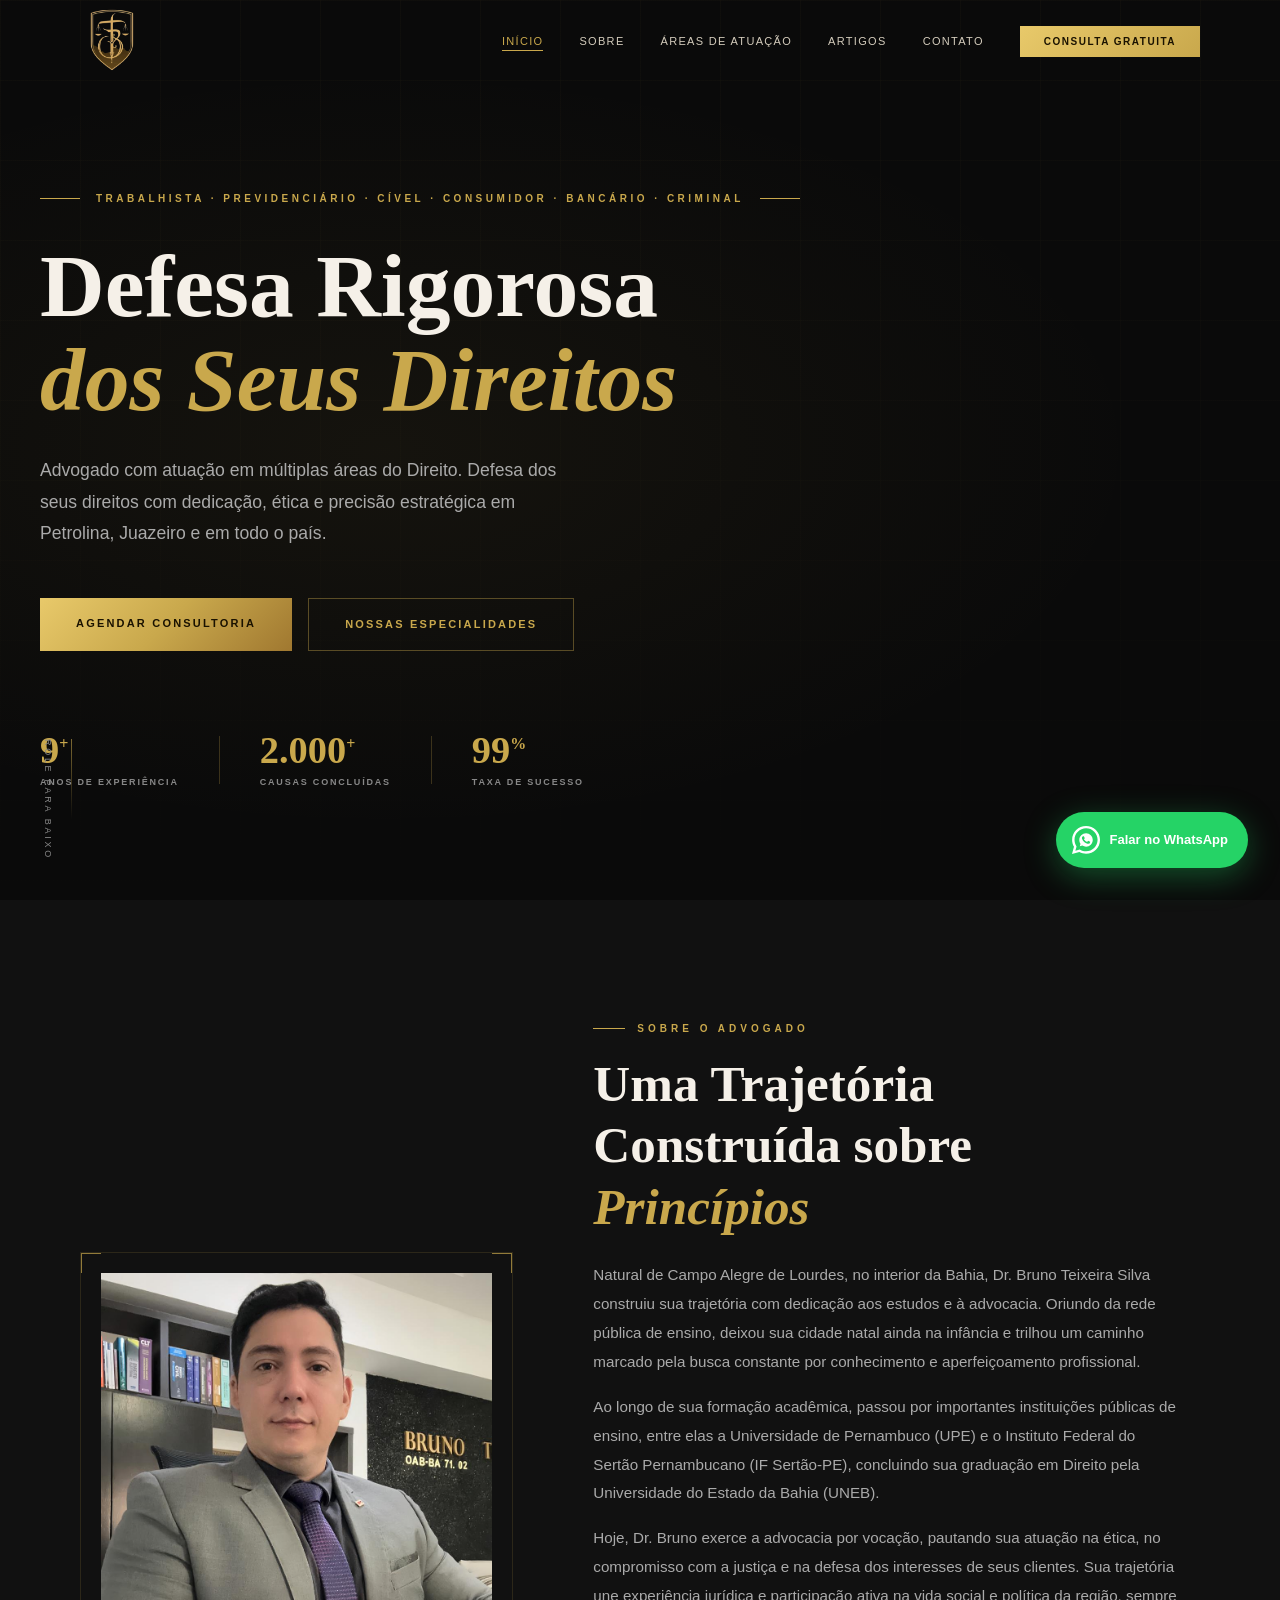
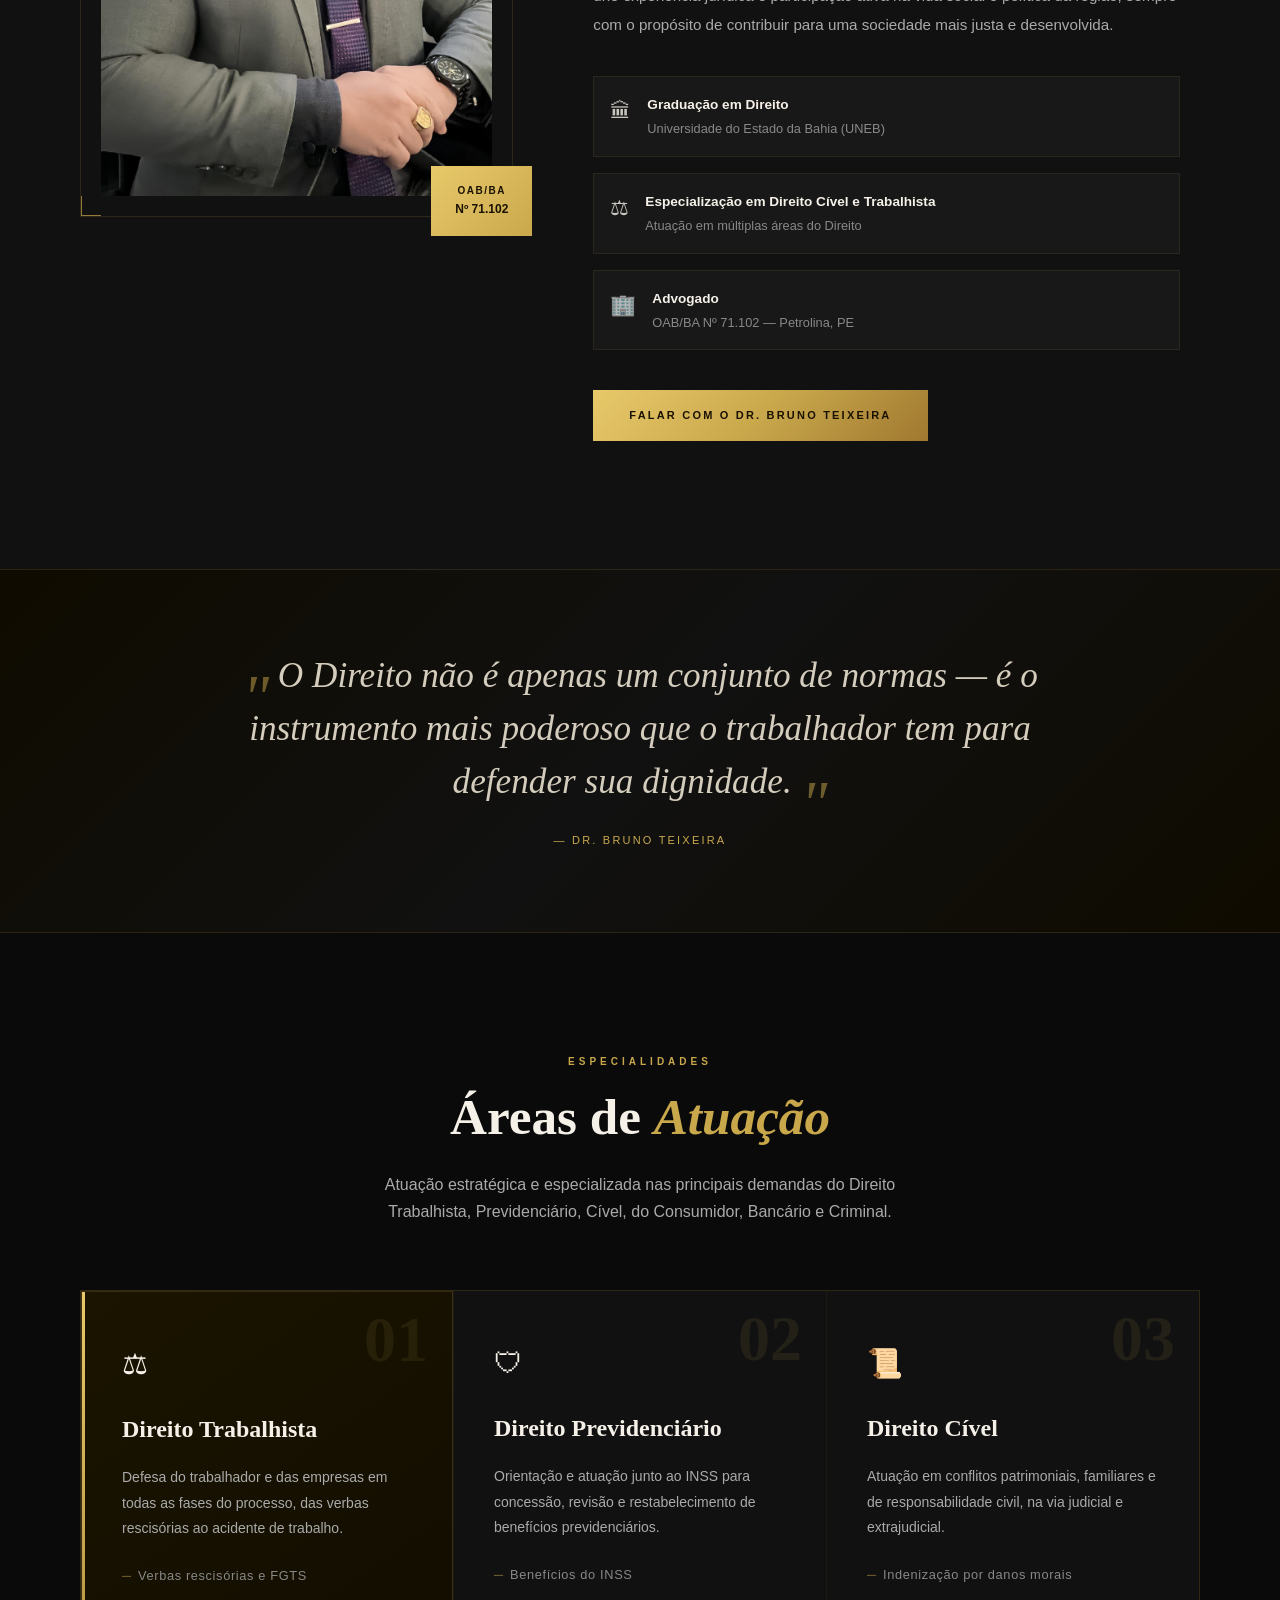
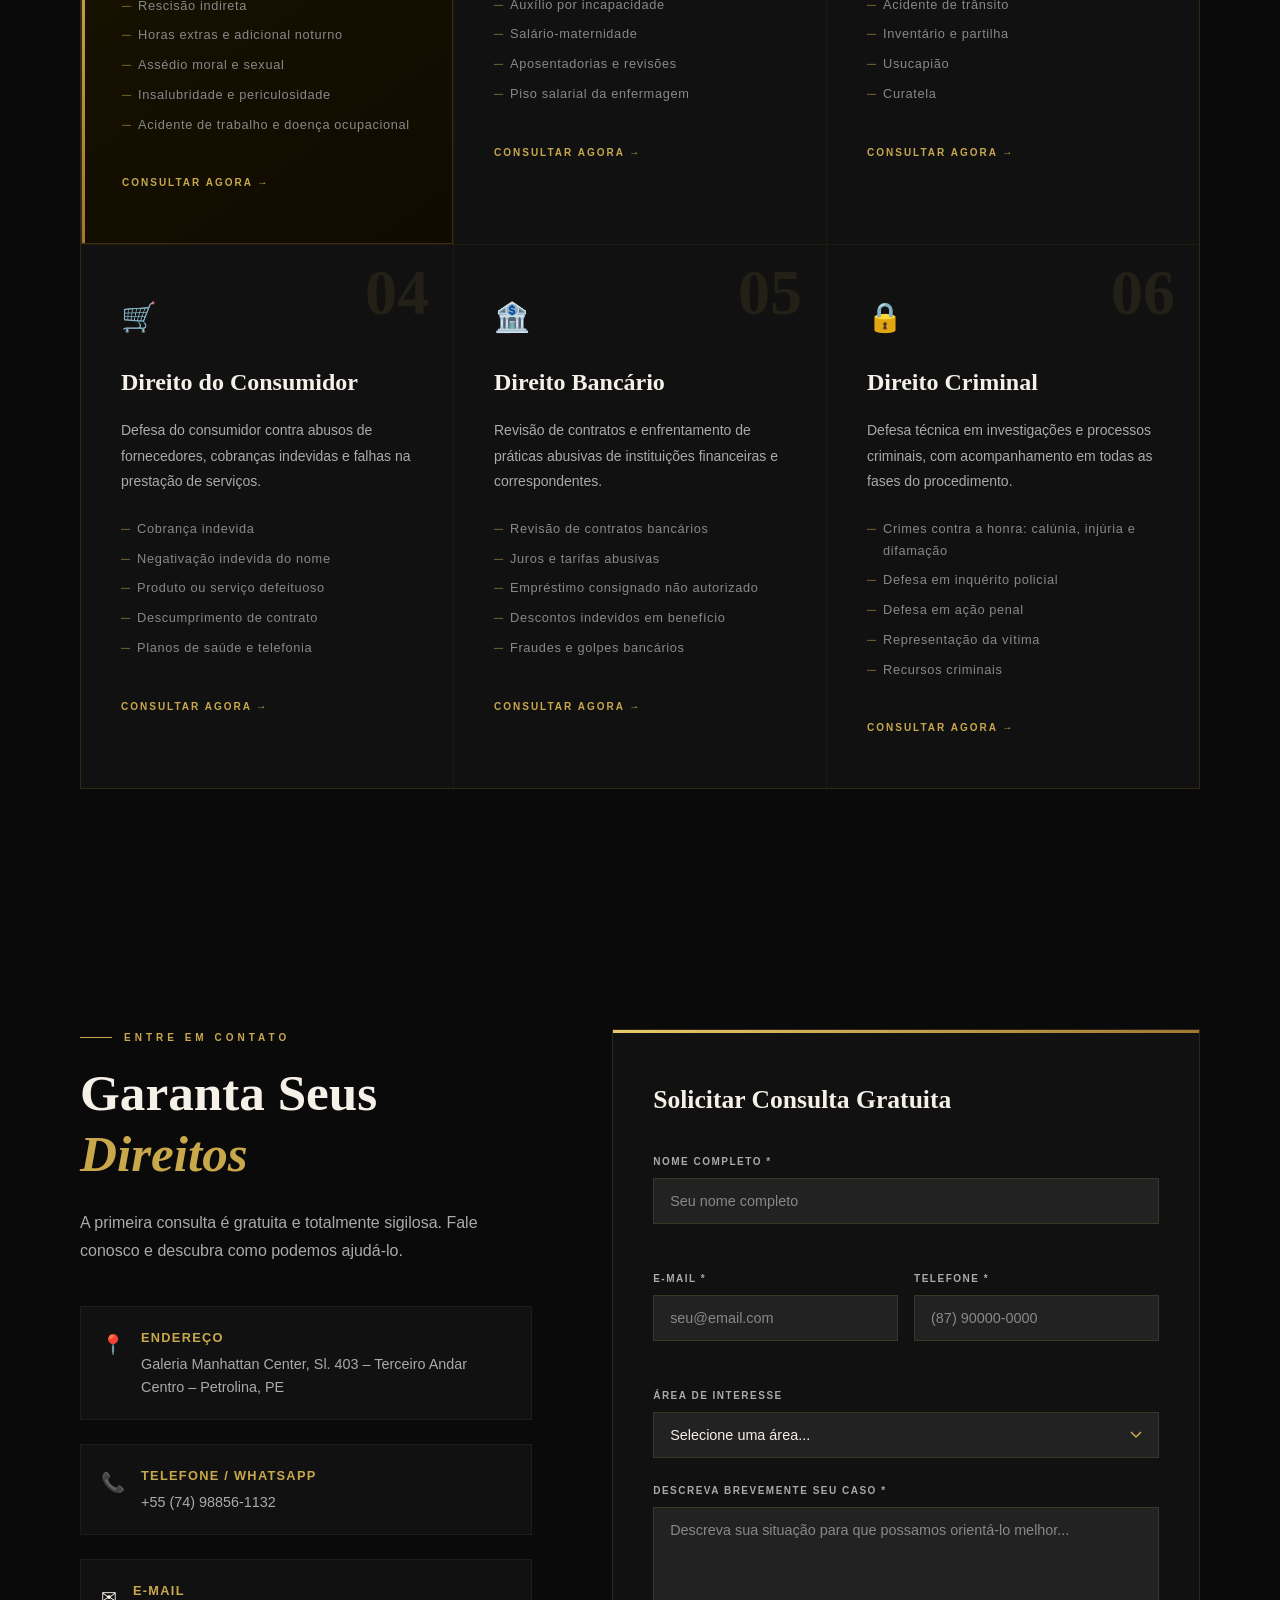
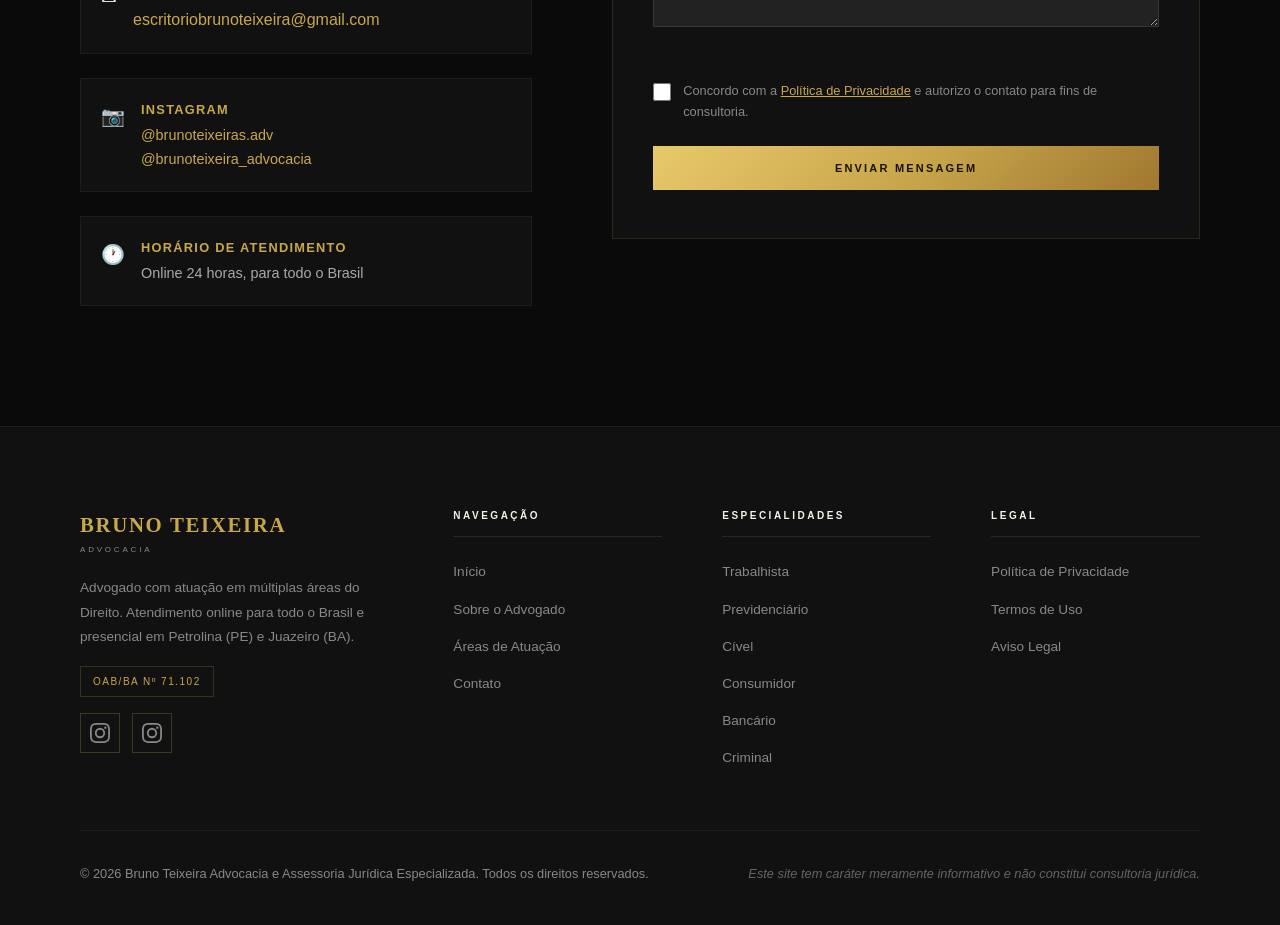
==== commit 3fccff79: "corrigir telefone, alinhamento da section-desc e ampliar SEO - telefone: (87) 98818-1818 estava fixo" ====
--- a/index.html
+++ b/index.html
@@ -3,8 +3,23 @@
 <head>
   <meta charset="UTF-8" />
   <meta name="viewport" content="width=device-width, initial-scale=1.0" />
-  <meta name="description" content="Bruno Teixeira Advocacia - Especialista em Direito Cível e Trabalhista em Petrolina, PE. Defesa rigorosa dos seus direitos com precisão estratégica." />
-  <title>Bruno Teixeira | Advogado Cível e Trabalhista em Petrolina</title>
+  <meta name="description" content="Advogado trabalhista, previdenciário, cível, do consumidor, bancário e criminal. Atendimento online para todo o Brasil e presencial em Petrolina (PE) e Juazeiro (BA). Primeira consulta gratuita." />
+  <title>Advogado Online em Todo o Brasil | Petrolina e Juazeiro — Bruno Teixeira</title>
+  <link rel="canonical" href="https://bteixeirasadv.com.br/" />
+  <meta name="author" content="Bruno Teixeira — OAB/BA Nº 71.102" />
+  <meta name="robots" content="index, follow, max-image-preview:large" />
+  <!-- Compartilhamento em redes sociais e WhatsApp -->
+  <meta property="og:type" content="website" />
+  <meta property="og:site_name" content="Bruno Teixeira Advocacia" />
+  <meta property="og:locale" content="pt_BR" />
+  <meta property="og:url" content="https://bteixeirasadv.com.br/" />
+  <meta property="og:title" content="Bruno Teixeira Advocacia | Atendimento online em todo o Brasil" />
+  <meta property="og:description" content="Advogado trabalhista, previdenciário, cível, do consumidor, bancário e criminal. Atendimento online para todo o Brasil e presencial em Petrolina (PE) e Juazeiro (BA)." />
+  <meta property="og:image" content="https://bteixeirasadv.com.br/imagens/foto-bruno.jpeg" />
+  <meta name="twitter:card" content="summary_large_image" />
+  <meta name="twitter:title" content="Bruno Teixeira Advocacia | Atendimento online em todo o Brasil" />
+  <meta name="twitter:description" content="Advogado trabalhista, previdenciário, cível, do consumidor, bancário e criminal. Consulta gratuita, online, de qualquer lugar do país." />
+  <meta name="twitter:image" content="https://bteixeirasadv.com.br/imagens/foto-bruno.jpeg" />
   <link rel="preconnect" href="https://fonts.googleapis.com" />
   <link rel="preconnect" href="https://fonts.gstatic.com" crossorigin />
   <link href="https://fonts.googleapis.com/css2?family=Cormorant+Garamond:ital,wght@0,400;0,500;0,600;0,700;1,400;1,600&family=Montserrat:wght@300;400;500;600;700&display=swap" rel="stylesheet" />
@@ -16,11 +31,12 @@
   <script type="application/ld+json">
   {
     "@context": "https://schema.org",
-    "@type": "LegalService",
+    "@type": ["LegalService", "Attorney"],
     "name": "Bruno Teixeira Advocacia",
-    "description": "Advogado com atuação em Direito Trabalhista, Cível, Previdenciário, do Consumidor e Bancário em Petrolina, PE.",
+    "description": "Advogado com atuação em Direito Trabalhista, Previdenciário, Cível, do Consumidor, Bancário e Criminal. Atendimento online para todo o Brasil e presencial em Petrolina (PE) e Juazeiro (BA).",
     "url": "https://bteixeirasadv.com.br",
-    "telephone": "+55-87-98818-1818",
+    "knowsLanguage": "pt-BR",
+    "telephone": "+55-74-98856-1132",
     "email": "escritoriobrunoteixeira@gmail.com",
     "image": "https://bteixeirasadv.com.br/imagens/foto-bruno.jpeg",
     "priceRange": "Consulta gratuita",
@@ -47,11 +63,11 @@
       "jobTitle": "Advogado",
       "description": "OAB/BA Nº 71.102"
     },
-    "areaServed": {
-      "@type": "City",
-      "name": "Petrolina",
-      "containedIn": "Pernambuco, Brasil"
-    },
+    "areaServed": [
+      {"@type": "City", "name": "Petrolina", "containedIn": "Pernambuco, Brasil"},
+      {"@type": "City", "name": "Juazeiro", "containedIn": "Bahia, Brasil"},
+      {"@type": "Country", "name": "Brasil"}
+    ],
     "hasOfferCatalog": {
       "@type": "OfferCatalog",
       "name": "Áreas de Atuação",
@@ -81,10 +97,6 @@
     <div class="nav-container">
       <a href="#inicio" class="nav-logo">
         <img id="logo-img" class="logo-mark" src="/imagens/logo-simbolo.png" alt="Bruno Teixeira Advocacia" />
-        <div id="logo-text" style="display:none;">
-          <span class="logo-name">BRUNO TEIXEIRA</span>
-          <span class="logo-sub">ADVOCACIA</span>
-        </div>
       </a>
       <button class="nav-toggle" id="navToggle" aria-label="Abrir menu">
         <span></span><span></span><span></span>
@@ -115,10 +127,10 @@
         </div>
         <h1 class="hero-title reveal">
           Defesa Rigorosa<br />
-          <em>do Trabalhador</em>
+          <em>dos Seus Direitos</em>
         </h1>
         <p class="hero-subtitle reveal">
-          Advogado com atuação em múltiplas áreas do Direito. Defesa dos seus direitos com dedicação, ética e precisão estratégica em Petrolina e região.
+          Advogado com atuação em múltiplas áreas do Direito. Defesa dos seus direitos com dedicação, ética e precisão estratégica em Petrolina, Juazeiro e em todo o país.
         </p>
         <div class="hero-actions reveal">
           <a href="#contato" class="btn-gold">Agendar Consultoria</a>
@@ -344,7 +356,7 @@
                 <div class="contato-icon">📞</div>
                 <div>
                   <strong>Telefone / WhatsApp</strong>
-                  <span data-tel>(87) 98818-1818</span>
+                  <span data-tel>(74) 98856-1132</span>
                 </div>
               </div>
               <div class="contato-item">
@@ -359,13 +371,14 @@
                 <div>
                   <strong>Instagram</strong>
                   <span><a href="https://www.instagram.com/brunoteixeiras.adv/" target="_blank" rel="noopener" style="color:var(--gold)">@brunoteixeiras.adv</a></span>
+                  <span><a href="https://www.instagram.com/brunoteixeira_advocacia/" target="_blank" rel="noopener" style="color:var(--gold)">@brunoteixeira_advocacia</a></span>
                 </div>
               </div>
               <div class="contato-item">
                 <div class="contato-icon">🕐</div>
                 <div>
                   <strong>Horário de Atendimento</strong>
-                  <span>Online 24 horas</span>
+                  <span>Online 24 horas, para todo o Brasil</span>
                 </div>
               </div>
             </div>
@@ -491,7 +504,7 @@
         <div class="footer-brand">
           <div class="footer-logo">BRUNO TEIXEIRA</div>
           <div class="footer-logo-sub">ADVOCACIA</div>
-          <p>Advogado com atuação em múltiplas áreas do Direito. Especialista em Cível e Trabalhista. Petrolina, PE.</p>
+          <p>Advogado com atuação em múltiplas áreas do Direito. Atendimento online para todo o Brasil e presencial em Petrolina (PE) e Juazeiro (BA).</p>
           <div class="footer-oab">OAB/BA Nº 71.020</div>
           <div class="footer-socials">
             <a href="https://www.instagram.com/brunoteixeiras.adv/" target="_blank" rel="noopener" aria-label="Instagram" class="social-icon">
@@ -538,7 +551,7 @@
     </div>
   </footer>
 
-  <a href="https://wa.me/5587988181818?text=Olá,vi%20o%20site%20de%20Bruno%20Teixeira%20e%20gostaria%20de%20agendar%20uma%20consulta." 
+  <a href="https://wa.me/5574988561132?text=Olá,vi%20o%20site%20de%20Bruno%20Teixeira%20e%20gostaria%20de%20agendar%20uma%20consulta." 
      class="whatsapp-btn" target="_blank" rel="noopener noreferrer" aria-label="Contato via WhatsApp">
     <svg viewBox="0 0 24 24" fill="currentColor" width="28" height="28">
       <path d="M12.031 6.172c-3.181 0-5.767 2.586-5.768 5.766-.001 1.298.38 2.27 1.019 3.287l-.582 2.128 2.182-.573c.978.58 1.911.928 3.145.929 3.178 0 5.767-2.587 5.768-5.766 0-3.18-2.587-5.771-5.764-5.771zm3.392 8.244c-.144.405-.837.774-1.17.824-.299.045-.677.063-1.092-.069-.252-.08-.575-.187-.988-.365-1.739-.751-2.874-2.538-2.961-2.654-.087-.116-.708-.943-.708-1.798 0-.856.449-1.277.61-1.45.162-.173.351-.216.469-.216.117 0 .234 0 .334.004.106.003.249-.04.39.298.144.347.491 1.2.534 1.287.043.087.072.188.014.304-.058.116-.087.188-.173.289l-.26.304c-.087.086-.177.18-.076.354.101.174.449.741.964 1.201.662.591 1.221.777 1.394.864.174.088.275.073.376-.044.101-.117.434-.506.549-.68.116-.174.232-.145.391-.087.159.058 1.012.477 1.185.564.174.088.289.13.333.203.043.073.043.419-.101.824z"/>
@@ -552,19 +565,7 @@
   fetch('_config/perfil.json')
     .then(r => r.json())
     .then(config => {
-      if (config.logo) {
-        const logoImg = document.getElementById('logo-img');
-        if (logoImg) logoImg.src = config.logo;
-      } else {
-        const logoImg = document.getElementById('logo-img');
-        const logoText = document.getElementById('logo-text');
-        if (logoImg) logoImg.style.display = 'none';
-        if (logoText) logoText.style.display = 'block';
-      }
-      if (config.favicon) {
-        const link = document.querySelector("link[rel='icon']");
-        if (link) link.href = config.favicon;
-      }
+      // logo e favicon sao tratados em script.js, para todas as paginas
       if (config.foto_sobre) {
         const fotoEl = document.querySelector('.sobre-image-frame img');
         if (fotoEl) fotoEl.src = config.foto_sobre;
@@ -590,12 +591,7 @@
         }
       }
     })
-    .catch(() => {
-      const logoImg = document.getElementById('logo-img');
-      const logoText = document.getElementById('logo-text');
-      if (logoImg) logoImg.style.display = 'none';
-      if (logoText) logoText.style.display = 'block';
-    });
+    .catch(() => {});
   </script>
   <script>
     if (window.location.hash && window.location.hash.includes('invite_token')) {
--- a/style.css
+++ b/style.css
@@ -92,6 +92,8 @@
 }
 
 .section-header { text-align: center; margin-bottom: 64px; }
+/* sem isto o paragrafo de 560px fica encostado a esquerda, desalinhado do titulo */
+.section-header .section-desc { margin-left: auto; margin-right: auto; }
 .section-header .section-label { justify-content: center; }
 .section-header .section-label::before { display: none; }
 
@@ -816,6 +818,7 @@
   margin-bottom: 4px;
 }
 .contato-item span {
+  display: block;
   font-size: 0.9rem;
   color: var(--gray-light);
   font-weight: 300;
